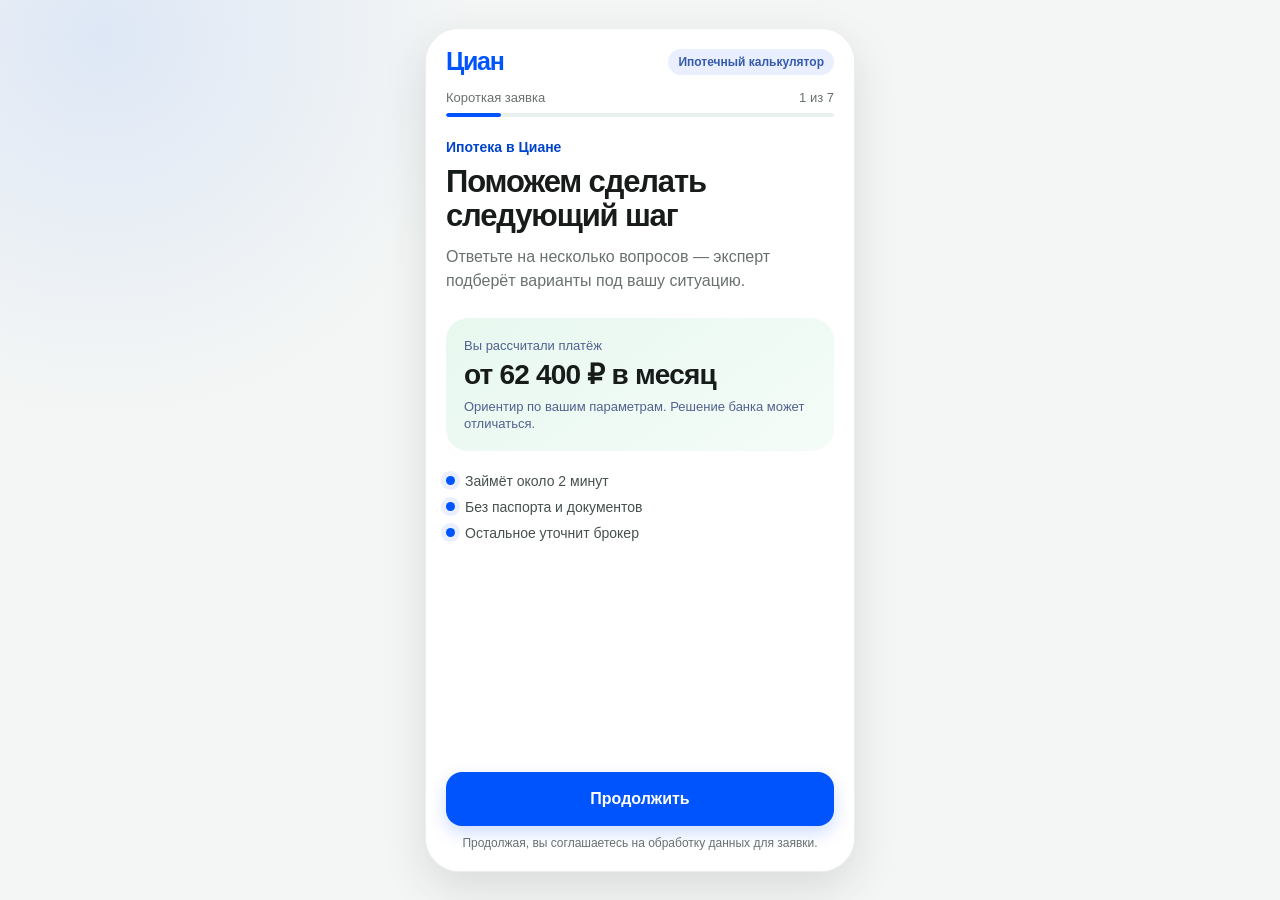
==== tasks/mortgage-application/index.html @ 76adc3e4 "feat: добавить интерактивный прототип ипотечной анкеты" ====
<!doctype html>
<html lang="ru">
  <head>
    <meta charset="utf-8" />
    <meta name="viewport" content="width=device-width, initial-scale=1, viewport-fit=cover" />
    <title>Циан · Короткая заявка на ипотеку</title>
    <style>
      :root {
        --cian: #0054fd;
        --cian-strong: #0043cd;
        --cian-soft: #e9efff;
        --ink: #171b1a;
        --muted: #69716e;
        --line: #e2e7e4;
        --surface: #ffffff;
        --canvas: #f4f6f5;
        --danger: #d64242;
        --shadow: 0 16px 44px rgba(31, 47, 40, 0.13);
      }

      * { box-sizing: border-box; }
      body {
        margin: 0;
        min-height: 100vh;
        color: var(--ink);
        background:
          radial-gradient(circle at 8% 4%, rgba(0, 84, 253, 0.09), transparent 24rem),
          var(--canvas);
        font-family: -apple-system, BlinkMacSystemFont, "SF Pro Display", "SF Pro Text", Inter, Arial, sans-serif;
      }
      button, input { font: inherit; }
      button { cursor: pointer; }
      .stage { min-height: 100vh; display: grid; place-items: center; padding: 28px 18px; }
      .device {
        width: min(100%, 430px);
        min-height: 844px;
        display: flex;
        flex-direction: column;
        overflow: hidden;
        border: 1px solid rgba(19, 31, 26, 0.08);
        border-radius: 34px;
        background: var(--surface);
        box-shadow: var(--shadow);
      }
      .topbar {
        padding: 18px 20px 10px;
        background: rgba(255,255,255,0.94);
      }
      .brand-row { display: flex; align-items: center; justify-content: space-between; min-height: 28px; }
      .wordmark { color: var(--cian); font-size: 25px; font-weight: 750; letter-spacing: -1.3px; }
      .source-pill { color: #365bab; background: var(--cian-soft); padding: 6px 10px; border-radius: 999px; font-size: 12px; font-weight: 650; }
      .progress-wrap { padding-top: 14px; }
      .progress-label { display: flex; justify-content: space-between; color: var(--muted); font-size: 13px; }
      .progress { height: 4px; margin-top: 8px; border-radius: 9px; background: #eaf0ed; overflow: hidden; }
      .progress > span { display: block; height: 100%; width: 0; background: var(--cian); border-radius: inherit; transition: width 360ms cubic-bezier(.2,.8,.2,1); }
      main { flex: 1; display: flex; flex-direction: column; padding: 12px 20px 0; }
      .content { flex: 1; display: flex; flex-direction: column; }
      .screen { animation: reveal 420ms cubic-bezier(.2,.8,.2,1) both; }
      .screen.enter-forward { animation-name: enterForward; }
      .screen.enter-back { animation-name: enterBack; }
      .screen > * { animation: childReveal 440ms cubic-bezier(.2,.8,.2,1) both; }
      .screen > *:nth-child(1) { animation-delay: 20ms; }
      .screen > *:nth-child(2) { animation-delay: 65ms; }
      .screen > *:nth-child(3) { animation-delay: 110ms; }
      .screen > *:nth-child(4) { animation-delay: 155ms; }
      .screen > *:nth-child(5) { animation-delay: 200ms; }
      @keyframes reveal { from { opacity: 0; transform: translateY(13px); } to { opacity: 1; transform: translateY(0); } }
      @keyframes enterForward { from { opacity: 0; transform: translate3d(22px, 0, 0); } to { opacity: 1; transform: translate3d(0, 0, 0); } }
      @keyframes enterBack { from { opacity: 0; transform: translate3d(-18px, 0, 0); } to { opacity: 1; transform: translate3d(0, 0, 0); } }
      @keyframes childReveal { from { opacity: 0; transform: translateY(10px); } to { opacity: 1; transform: translateY(0); } }
      .eyebrow { color: var(--cian-strong); font-size: 14px; font-weight: 680; margin: 0 0 10px; }
      h1 { font-size: 31px; line-height: 1.1; letter-spacing: -1.15px; margin: 0; font-weight: 740; }
      h2 { font-size: 24px; line-height: 1.17; letter-spacing: -0.6px; margin: 0; font-weight: 720; }
      .lead { margin: 12px 0 0; color: var(--muted); line-height: 1.48; font-size: 16px; }
      .estimate {
        margin-top: 25px;
        padding: 18px;
        background: linear-gradient(145deg, #e7f8ef, #f5fcf8);
        border-radius: 22px;
      }
      .estimate small { color: #50628e; font-size: 13px; }
      .estimate b { display: block; margin-top: 4px; font-size: 28px; letter-spacing: -0.8px; }
      .estimate p { margin: 7px 0 0; color: #50628e; font-size: 13px; line-height: 1.35; }
      .mini-benefits { display: grid; gap: 10px; margin-top: 22px; }
      .mini-benefit { display: flex; gap: 10px; align-items: center; color: #46514c; font-size: 14px; }
      .dot { width: 9px; height: 9px; flex: 0 0 9px; border-radius: 50%; background: var(--cian); box-shadow: 0 0 0 5px var(--cian-soft); }
      .form { margin-top: 25px; display: grid; gap: 16px; }
      .field { display: grid; gap: 7px; }
      .field label { font-size: 14px; font-weight: 650; }
      .field input { width: 100%; border: 1px solid var(--line); border-radius: 14px; padding: 14px 14px; background: #fff; color: var(--ink); outline: none; font-size: 16px; transition: border-color 150ms, box-shadow 150ms; }
      .field input:focus { border-color: var(--cian); box-shadow: 0 0 0 4px rgba(0,166,106,0.13); }
      .field input[readonly] { color: var(--muted); background: #f7f9f8; }
      .hint { color: var(--muted); font-size: 12px; line-height: 1.35; }
      .error { color: var(--danger); font-size: 13px; min-height: 18px; }
      .choices { display: grid; gap: 10px; margin-top: 23px; }
      .choice {
        min-height: 60px;
        display: flex; align-items: center; justify-content: space-between; gap: 12px;
        padding: 14px 15px;
        color: var(--ink); text-align: left;
        background: #fff; border: 1px solid var(--line); border-radius: 17px;
        transition: transform 150ms, border-color 150ms, background 150ms;
      }
      .choice:hover { transform: translateY(-1px); }
      .choice[aria-pressed="true"] { border-color: var(--cian); background: var(--cian-soft); animation: choiceSet 300ms cubic-bezier(.2,.9,.2,1); }
      .choice strong { font-size: 16px; font-weight: 650; }
      .choice span { color: var(--muted); font-size: 13px; }
      .choice[aria-pressed="true"] .check { background: var(--cian); color: #fff; animation: checkPop 320ms cubic-bezier(.2,1.35,.2,1); }
      @keyframes choiceSet { 0% { transform: scale(.985); } 70% { transform: scale(1.012); } 100% { transform: scale(1); } }
      @keyframes checkPop { from { transform: scale(.45); } to { transform: scale(1); } }
      .check { width: 22px; height: 22px; display: grid; place-items: center; flex: 0 0 22px; border: 1px solid #cbd5d0; border-radius: 50%; color: transparent; font-size: 13px; font-weight: 800; }
      .choice-grid { display: grid; grid-template-columns: 1fr 1fr; gap: 10px; margin-top: 23px; }
      .chip { min-height: 54px; border: 1px solid var(--line); border-radius: 15px; background: #fff; color: var(--ink); text-align: left; padding: 12px; font-size: 15px; font-weight: 620; }
      .chip[aria-pressed="true"] { border-color: var(--cian); background: var(--cian-soft); color: var(--cian-strong); animation: choiceSet 300ms cubic-bezier(.2,.9,.2,1); }
      .soft-note { margin-top: 18px; padding: 14px; border-radius: 15px; color: #4e5f8c; background: #f3f6ff; font-size: 14px; line-height: 1.4; }
      .result-card { margin-top: 22px; padding: 17px; border-radius: 20px; background: linear-gradient(145deg, #f2f5ff, #e6edff); color: #264c9d; animation: resultIn 520ms cubic-bezier(.2,1.05,.2,1); }
      .result-card b { display: block; color: #153b8e; font-size: 18px; margin-bottom: 5px; }
      .result-card p { margin: 0; line-height: 1.4; font-size: 14px; }
      @keyframes resultIn { from { opacity: 0; transform: translateY(16px) scale(.97); } to { opacity: 1; transform: translateY(0) scale(1); } }
      .schedule-days { display: grid; grid-template-columns: repeat(3, 1fr); gap: 8px; margin-top: 22px; }
      .day { min-height: 72px; border: 1px solid var(--line); border-radius: 15px; background: #fff; color: var(--ink); padding: 9px 5px; }
      .day small, .day b { display: block; }
      .day small { color: var(--muted); font-size: 12px; }
      .day b { font-size: 16px; margin-top: 3px; }
      .day[aria-pressed="true"] { background: var(--cian-soft); border-color: var(--cian); color: var(--cian-strong); }
      .slots { display: grid; gap: 9px; margin-top: 13px; }
      .slot { min-height: 49px; padding: 0 14px; border: 1px solid var(--line); border-radius: 14px; background: #fff; color: var(--ink); text-align: left; font-size: 15px; font-weight: 620; }
      .slot[aria-pressed="true"] { color: var(--cian-strong); border-color: var(--cian); background: var(--cian-soft); }
      .consent { display: flex; align-items: flex-start; gap: 11px; margin-top: 21px; padding: 14px 0; border-top: 1px solid var(--line); color: #4f5a55; font-size: 13px; line-height: 1.42; }
      .consent input { width: 21px; height: 21px; flex: 0 0 21px; margin: 0; accent-color: var(--cian); }
      .consent a { color: var(--cian-strong); text-decoration: none; }
      .footer { padding: 14px 20px max(20px, env(safe-area-inset-bottom)); background: linear-gradient(180deg, rgba(255,255,255,0), #fff 22%); }
      .actions { display: grid; gap: 9px; }
      .primary { min-height: 54px; width: 100%; border: 0; border-radius: 16px; background: var(--cian); color: #fff; font-size: 16px; font-weight: 700; box-shadow: 0 7px 17px rgba(0,84,253,.2); }
      .primary:hover { background: var(--cian-strong); }
      .primary:active { transform: scale(.985); }
      .primary:disabled { opacity: .78; cursor: wait; }
      .secondary { min-height: 34px; border: 0; background: transparent; color: #59635f; font-size: 14px; }
      .back { min-height: 42px; border: 0; background: transparent; color: #59635f; font-size: 14px; text-align: left; padding: 0; }
      .legal { color: var(--muted); font-size: 12px; text-align: center; line-height: 1.35; margin: 0; }
      .success { display: grid; place-content: center; flex: 1; text-align: center; padding: 12px 8px 44px; }
      .success-mark { width: 84px; height: 84px; margin: 0 auto 20px; display: grid; place-items: center; border-radius: 30px; background: var(--cian-soft); color: var(--cian-strong); font-size: 38px; font-weight: 800; transform: rotate(-8deg); animation: successStamp 700ms cubic-bezier(.2,1.3,.2,1) both; }
      @keyframes successStamp { 0% { opacity: 0; transform: rotate(-18deg) scale(.45); box-shadow: 0 0 0 0 rgba(0,84,253,.26); } 58% { opacity: 1; transform: rotate(-5deg) scale(1.08); box-shadow: 0 0 0 16px rgba(0,84,253,0); } 100% { transform: rotate(-8deg) scale(1); box-shadow: 0 0 0 22px rgba(0,84,253,0); } }
      .success p { margin: 13px auto 0; max-width: 330px; color: var(--muted); line-height: 1.48; }
      .call-summary { margin-top: 24px; padding: 16px; border-radius: 18px; background: #f3f6ff; color: #34528f; text-align: left; }
      .call-summary small { color: var(--muted); }
      .call-summary b { display: block; margin-top: 5px; color: var(--ink); }
      @media (max-width: 480px) {
        .stage { padding: 0; }
        .device { width: 100%; min-height: 100vh; border: 0; border-radius: 0; box-shadow: none; }
      }
      @media (prefers-reduced-motion: reduce) {
        *, *::before, *::after { animation-duration: 1ms !important; transition-duration: 1ms !important; scroll-behavior: auto !important; }
      }
    </style>
  </head>
  <body>
    <div class="stage">
      <section class="device" aria-label="Короткая ипотечная анкета Циан">
        <header class="topbar">
          <div class="brand-row"><div class="wordmark">Циан</div><div class="source-pill">Ипотечный калькулятор</div></div>
          <div class="progress-wrap" id="progressWrap">
            <div class="progress-label"><span id="stepLabel">Короткая заявка</span><span id="stepCount">1 из 7</span></div>
            <div class="progress" role="progressbar" aria-label="Прогресс анкеты" aria-valuemin="1" aria-valuemax="7" aria-valuenow="1"><span id="progressBar"></span></div>
          </div>
        </header>
        <main>
          <div class="content" id="content" aria-live="polite"></div>
        </main>
        <footer class="footer" id="footer"></footer>
      </section>
    </div>
    <script>
      const state = {
        step: 0,
        name: '', email: 'ilya@example.com', phone: '+7 900 555-21-20',
        timing: '', object: '', consultant: '', income: '', hasDebts: '', debtPayment: '',
        day: '', slot: '', marketing: false, showErrors: false, transition: 'forward', submitting: false
      };
      const totalSteps = 7;
      const content = document.getElementById('content');
      const footer = document.getElementById('footer');
      const progressBar = document.getElementById('progressBar');
      const stepCount = document.getElementById('stepCount');
      const stepLabel = document.getElementById('stepLabel');
      const progressWrap = document.getElementById('progressWrap');
      const days = [
        { label: 'Сегодня', date: '23 ноября' },
        { label: 'Завтра', date: '24 ноября' },
        { label: 'Вт', date: '25 ноября' }
      ];
      const slots = ['10:00–12:00', '12:00–15:00', '18:00–21:00'];

      function escapeHtml(value) {
        return String(value).replace(/[&<>'"]/g, char => ({ '&': '&amp;', '<': '&lt;', '>': '&gt;', "'": '&#39;', '"': '&quot;' }[char]));
      }
      function choice(label, value, selected, note = '') {
        return `<button class="choice" type="button" data-choice="${value}" aria-pressed="${selected}"><span><strong>${label}</strong>${note ? `<span>${note}</span>` : ''}</span><i class="check" aria-hidden="true">✓</i></button>`;
      }
      function chip(label, value, selected) {
        return `<button class="chip" type="button" data-chip="${value}" aria-pressed="${selected}">${label}</button>`;
      }
      function validate() {
        if (state.step === 1) {
          const nameOk = state.name.trim().split(/\s+/).filter(Boolean).length >= 2;
          const emailOk = /^[^\s@]+@[^\s@]+\.[^\s@]+$/.test(state.email);
          return nameOk && emailOk;
        }
        if (state.step === 2) return Boolean(state.timing);
        if (state.step === 3) return Boolean(state.object);
        if (state.step === 4) return Boolean(state.consultant);
        if (state.step === 5) return Boolean(state.income) && Boolean(state.hasDebts) && (state.hasDebts === 'no' || Number(state.debtPayment.replace(/\s/g,'')) > 0);
        if (state.step === 6) return Boolean(state.day && state.slot);
        return true;
      }
      function updateProgress() {
        if (state.step === 7) { progressWrap.style.visibility = 'hidden'; return; }
        progressWrap.style.visibility = 'visible';
        const shown = Math.max(1, state.step);
        progressBar.style.width = `${(shown / totalSteps) * 100}%`;
        progressBar.parentElement.setAttribute('aria-valuenow', String(shown));
        stepCount.textContent = `${shown} из ${totalSteps}`;
        stepLabel.textContent = state.step === 0 ? 'Короткая заявка' : 'Анкета для эксперта';
      }
      function render() {
        updateProgress();
        let html = '';
        let actions = '';
        if (state.step === 0) {
          html = `<section class="screen"><p class="eyebrow">Ипотека в Циане</p><h1>Поможем сделать следующий шаг</h1><p class="lead">Ответьте на несколько вопросов — эксперт подберёт варианты под вашу ситуацию.</p><div class="estimate"><small>Вы рассчитали платёж</small><b>от 62 400 ₽ в месяц</b><p>Ориентир по вашим параметрам. Решение банка может отличаться.</p></div><div class="mini-benefits"><div class="mini-benefit"><i class="dot"></i>Займёт около 2 минут</div><div class="mini-benefit"><i class="dot"></i>Без паспорта и документов</div><div class="mini-benefit"><i class="dot"></i>Остальное уточнит брокер</div></div></section>`;
          actions = `<button class="primary" id="next">Продолжить</button><p class="legal">Продолжая, вы соглашаетесь на обработку данных для заявки.</p>`;
        }
        if (state.step === 1) {
          const nameErr = state.showErrors && state.name.trim().split(/\s+/).filter(Boolean).length < 2;
          const emailErr = state.showErrors && !/^[^\s@]+@[^\s@]+\.[^\s@]+$/.test(state.email);
          html = `<section class="screen"><p class="eyebrow">Контакты</p><h2>Как к вам обращаться?</h2><p class="lead">Возьмём данные из профиля — вы сможете исправить почту.</p><div class="form"><div class="field"><label for="name">ФИО</label><input id="name" autocomplete="name" placeholder="Например, Илья Петров" value="${escapeHtml(state.name)}" /><div class="error">${nameErr ? 'Укажите хотя бы имя и фамилию' : ''}</div></div><div class="field"><label for="email">Почта</label><input id="email" type="email" autocomplete="email" value="${escapeHtml(state.email)}" /><div class="error">${emailErr ? 'Проверьте адрес почты' : ''}</div></div><div class="field"><label for="phone">Телефон</label><input id="phone" readonly value="${state.phone}" /><span class="hint">На него позвонит эксперт. Изменить номер можно в профиле.</span></div></div></section>`;
          actions = navActions('Продолжить');
        }
        if (state.step === 2) {
          html = `<section class="screen"><p class="eyebrow">Планы</p><h2>Когда планируете покупку?</h2><p class="lead">Так эксперт поймёт, с чего начать разговор.</p><div class="choices">${choice('В течение месяца','month',state.timing==='month')}${choice('Через 1–3 месяца','quarter',state.timing==='quarter')}${choice('Через 3–6 месяцев','half',state.timing==='half')}${choice('Просто изучаю','explore',state.timing==='explore')}</div>${state.showErrors ? '<div class="error" role="alert">Выберите подходящий вариант</div>' : ''}</section>`;
          actions = navActions('Продолжить');
        }
        if (state.step === 3) {
          html = `<section class="screen"><p class="eyebrow">Объект</p><h2>Уже выбрали квартиру?</h2><p class="lead">Можно ответить сейчас — это ни к чему не обязывает.</p><div class="choices">${choice('Да, объект уже есть','yes',state.object==='yes','Учтём параметры квартиры')}${choice('Пока выбираю','choosing',state.object==='choosing','Подскажем, на что смотреть')}${choice('Хочу понять бюджет','budget',state.object==='budget','Оценим реалистичные варианты')}</div>${state.showErrors ? '<div class="error" role="alert">Выберите подходящий вариант</div>' : ''}</section>`;
          actions = navActions('Продолжить');
        }
        if (state.step === 4) {
          html = `<section class="screen"><p class="eyebrow">Подбор квартиры</p><h2>Нужна помощь с поиском?</h2><p class="lead">Для семейной ипотеки и новостроек можем подключить консультанта.</p><div class="choices">${choice('Да, помогите подобрать','yes',state.consultant==='yes','Консультант учтёт условия семейной ипотеки')}${choice('Нет, объект найду сам','no',state.consultant==='no')}</div>${state.showErrors ? '<div class="error" role="alert">Выберите подходящий вариант</div>' : ''}</section>`;
          actions = navActions('Продолжить');
        }
        if (state.step === 5) {
          html = `<section class="screen"><p class="eyebrow">Финансы</p><h2>Какой у вас доход в месяц?</h2><p class="lead">Достаточно примерной суммы — без справок и документов.</p><div class="choice-grid">${chip('До 100 000 ₽','100',state.income==='100')}${chip('100–200 тыс. ₽','200',state.income==='200')}${chip('200–350 тыс. ₽','350',state.income==='350')}${chip('Больше 350 тыс. ₽','350plus',state.income==='350plus')}</div><div class="soft-note">Доход не влияет на решение автоматически — он нужен, чтобы разговор с экспертом был предметнее.</div><div class="choices" style="margin-top:16px">${choice('Есть кредиты','yes',state.hasDebts==='yes')}${choice('Кредитов нет','no',state.hasDebts==='no')}</div>${state.hasDebts==='yes' ? `<div class="field" style="margin-top:14px"><label for="debt">Ежемесячный платёж по кредитам</label><input id="debt" inputmode="numeric" placeholder="Например, 18 000" value="${escapeHtml(state.debtPayment)}" /><div class="error">${state.showErrors && Number(state.debtPayment.replace(/\s/g,'')) <= 0 ? 'Укажите ежемесячный платёж' : ''}</div></div>` : ''}${state.showErrors && (!state.income || !state.hasDebts) ? '<div class="error" role="alert">Выберите доход и укажите, есть ли кредиты</div>' : ''}${state.income && state.hasDebts ? `<div class="result-card"><b>Предварительный ориентир готов</b><p>Эксперт уже сможет обсудить подходящие программы и уточнить детали, влияющие на ставку.</p></div>` : ''}</section>`;
          actions = navActions('Посмотреть ориентир');
        }
        if (state.step === 6) {
          html = `<section class="screen"><p class="eyebrow">Звонок эксперта</p><h2>Когда вам удобно поговорить?</h2><p class="lead">Выберите время в ближайшие три дня. Эксперт позвонит на номер из профиля.</p><div class="schedule-days">${days.map((day,i)=>`<button class="day" type="button" data-day="${i}" aria-pressed="${state.day===String(i)}"><small>${day.label}</small><b>${day.date}</b></button>`).join('')}</div>${state.day !== '' ? `<div class="slots">${slots.map(slot=>`<button class="slot" type="button" data-slot="${slot}" aria-pressed="${state.slot===slot}">${slot}</button>`).join('')}</div>` : ''}${state.showErrors ? '<div class="error" role="alert">Выберите дату и время звонка</div>' : ''}<label class="consent"><input id="marketing" type="checkbox" ${state.marketing ? 'checked' : ''} /><span>Хочу получать полезные материалы об ипотеке и подборе жилья. Это необязательно.</span></label></section>`;
          actions = navActions('Отправить заявку', true);
        }
        if (state.step === 7) {
          const day = days[Number(state.day)];
          html = `<section class="success screen"><div class="success-mark" aria-hidden="true">✓</div><p class="eyebrow">Заявка у эксперта</p><h1>Всё получилось</h1><p>Мы передали ответы ипотечному брокеру-партнёру. Он уточнит детали и поможет с дальнейшими шагами.</p><div class="call-summary"><small>Эксперт позвонит</small><b>${day.label}, ${day.date} · ${state.slot}</b></div></section>`;
          actions = `<button class="primary" id="restart">Вернуться к расчёту</button><p class="legal">Вы всегда можете изменить данные в профиле Циана.</p>`;
        }
        content.innerHTML = html;
        const screen = content.querySelector('.screen');
        if (screen) screen.classList.add(`enter-${state.transition}`);
        footer.innerHTML = `<div class="actions">${actions}</div>`;
        bind();
      }
      function navActions(label, final = false) {
        const actionLabel = final && state.submitting ? 'Передаём заявку…' : label;
        return `${state.step > 0 ? '<button class="back" id="back">← Назад</button>' : ''}<button class="primary" id="next" ${state.submitting ? 'disabled aria-busy="true"' : ''}>${actionLabel}</button>${final ? '<p class="legal">Нажимая «Отправить заявку», вы принимаете <a href="#" onclick="return false">условия сервиса</a> и <a href="#" onclick="return false">политику обработки данных</a>.</p>' : ''}`;
      }
      function showFieldErrors() {
        if (state.step === 1) { state.name = state.name.trim(); state.email = state.email.trim(); }
        state.showErrors = true;
        render();
      }
      function bind() {
        const name = document.getElementById('name');
        const email = document.getElementById('email');
        const debt = document.getElementById('debt');
        if (name) name.addEventListener('input', e => state.name = e.target.value);
        if (email) email.addEventListener('input', e => state.email = e.target.value);
        if (debt) debt.addEventListener('input', e => state.debtPayment = e.target.value.replace(/[^0-9 ]/g, ''));
        document.querySelectorAll('[data-choice]').forEach(button => button.addEventListener('click', () => {
          const value = button.dataset.choice;
          if (state.step === 2) state.timing = value;
          if (state.step === 3) state.object = value;
          if (state.step === 4) state.consultant = value;
          if (state.step === 5) { state.hasDebts = value; if (value === 'no') state.debtPayment = ''; }
          render();
        }));
        document.querySelectorAll('[data-chip]').forEach(button => button.addEventListener('click', () => { state.income = button.dataset.chip; render(); }));
        document.querySelectorAll('[data-day]').forEach(button => button.addEventListener('click', () => { state.day = button.dataset.day; state.slot = ''; render(); }));
        document.querySelectorAll('[data-slot]').forEach(button => button.addEventListener('click', () => { state.slot = button.dataset.slot; render(); }));
        const marketing = document.getElementById('marketing');
        if (marketing) marketing.addEventListener('change', e => state.marketing = e.target.checked);
        const back = document.getElementById('back');
        if (back) back.addEventListener('click', () => { state.showErrors = false; state.transition = 'back'; state.step--; render(); });
        const next = document.getElementById('next');
        if (next) next.addEventListener('click', () => {
          if (!validate()) { showFieldErrors(); return; }
          state.showErrors = false;
          state.transition = 'forward';
          if (state.step === 6) {
            state.submitting = true;
            render();
            window.setTimeout(() => { state.submitting = false; state.step++; render(); }, 650);
            return;
          }
          state.step++;
          render();
        });
        const restart = document.getElementById('restart');
        if (restart) restart.addEventListener('click', () => { Object.assign(state, { step: 0, name: '', email: 'ilya@example.com', timing: '', object: '', consultant: '', income: '', hasDebts: '', debtPayment: '', day: '', slot: '', marketing: false, showErrors: false, transition: 'back', submitting: false }); render(); });
      }
      render();
    </script>
  </body>
</html>
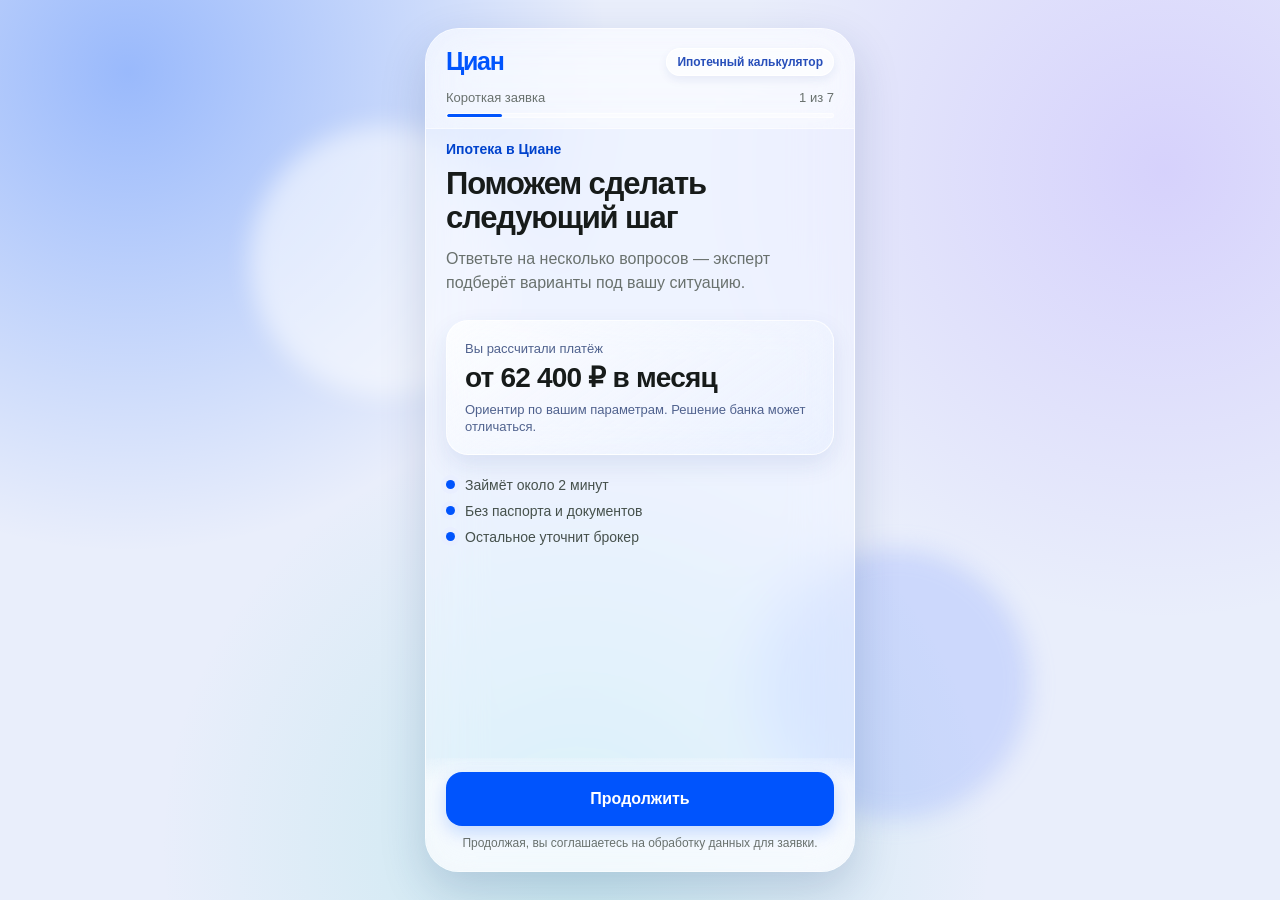
==== commit ee3eb1cb: "feat: добавить стеклянные островки в ипотечный прототип" ====
--- a/tasks/mortgage-application/index.html
+++ b/tasks/mortgage-application/index.html
@@ -15,7 +15,10 @@
         --surface: #ffffff;
         --canvas: #f4f6f5;
         --danger: #d64242;
-        --shadow: 0 16px 44px rgba(31, 47, 40, 0.13);
+        --glass: rgba(255, 255, 255, 0.52);
+        --glass-strong: rgba(255, 255, 255, 0.72);
+        --glass-border: rgba(255, 255, 255, 0.78);
+        --shadow: 0 18px 46px rgba(21, 52, 112, 0.18);
       }
 
       * { box-sizing: border-box; }
@@ -24,34 +27,46 @@
         min-height: 100vh;
         color: var(--ink);
         background:
-          radial-gradient(circle at 8% 4%, rgba(0, 84, 253, 0.09), transparent 24rem),
-          var(--canvas);
+          radial-gradient(circle at 10% 8%, rgba(0, 84, 253, 0.34), transparent 30rem),
+          radial-gradient(circle at 91% 19%, rgba(154, 119, 255, 0.24), transparent 28rem),
+          radial-gradient(circle at 45% 94%, rgba(72, 210, 194, 0.20), transparent 26rem),
+          #e9eefb;
         font-family: -apple-system, BlinkMacSystemFont, "SF Pro Display", "SF Pro Text", Inter, Arial, sans-serif;
       }
       button, input { font: inherit; }
       button { cursor: pointer; }
-      .stage { min-height: 100vh; display: grid; place-items: center; padding: 28px 18px; }
+      .stage { position: relative; min-height: 100vh; display: grid; place-items: center; padding: 28px 18px; overflow: hidden; }
+      .stage::before, .stage::after { content: ""; position: absolute; width: 270px; height: 270px; border-radius: 50%; filter: blur(12px); pointer-events: none; }
+      .stage::before { top: 14%; left: calc(50% - 390px); background: rgba(255,255,255,.55); }
+      .stage::after { right: calc(50% - 390px); bottom: 9%; background: rgba(113, 145, 255, .24); }
       .device {
+        position: relative;
+        z-index: 1;
         width: min(100%, 430px);
         min-height: 844px;
         display: flex;
         flex-direction: column;
         overflow: hidden;
-        border: 1px solid rgba(19, 31, 26, 0.08);
+        border: 1px solid var(--glass-border);
         border-radius: 34px;
-        background: var(--surface);
+        background: rgba(246, 249, 255, 0.46);
+        backdrop-filter: blur(28px) saturate(132%);
+        -webkit-backdrop-filter: blur(28px) saturate(132%);
         box-shadow: var(--shadow);
       }
       .topbar {
         padding: 18px 20px 10px;
-        background: rgba(255,255,255,0.94);
+        background: rgba(255,255,255,0.36);
+        border-bottom: 1px solid rgba(255,255,255,.5);
+        backdrop-filter: blur(20px);
+        -webkit-backdrop-filter: blur(20px);
       }
       .brand-row { display: flex; align-items: center; justify-content: space-between; min-height: 28px; }
       .wordmark { color: var(--cian); font-size: 25px; font-weight: 750; letter-spacing: -1.3px; }
-      .source-pill { color: #365bab; background: var(--cian-soft); padding: 6px 10px; border-radius: 999px; font-size: 12px; font-weight: 650; }
+      .source-pill { color: #284fba; background: rgba(255,255,255,.58); border: 1px solid rgba(255,255,255,.9); box-shadow: 0 4px 10px rgba(24,64,150,.08); padding: 6px 10px; border-radius: 999px; font-size: 12px; font-weight: 650; }
       .progress-wrap { padding-top: 14px; }
       .progress-label { display: flex; justify-content: space-between; color: var(--muted); font-size: 13px; }
-      .progress { height: 4px; margin-top: 8px; border-radius: 9px; background: #eaf0ed; overflow: hidden; }
+      .progress { height: 5px; margin-top: 8px; border: 1px solid rgba(255,255,255,.64); border-radius: 9px; background: rgba(255,255,255,.45); overflow: hidden; }
       .progress > span { display: block; height: 100%; width: 0; background: var(--cian); border-radius: inherit; transition: width 360ms cubic-bezier(.2,.8,.2,1); }
       main { flex: 1; display: flex; flex-direction: column; padding: 12px 20px 0; }
       .content { flex: 1; display: flex; flex-direction: column; }
@@ -75,8 +90,12 @@
       .estimate {
         margin-top: 25px;
         padding: 18px;
-        background: linear-gradient(145deg, #e7f8ef, #f5fcf8);
+        background: linear-gradient(145deg, rgba(255,255,255,.72), rgba(225,235,255,.42));
+        border: 1px solid rgba(255,255,255,.8);
         border-radius: 22px;
+        box-shadow: 0 10px 24px rgba(26,68,150,.10);
+        backdrop-filter: blur(17px) saturate(130%);
+        -webkit-backdrop-filter: blur(17px) saturate(130%);
       }
       .estimate small { color: #50628e; font-size: 13px; }
       .estimate b { display: block; margin-top: 4px; font-size: 28px; letter-spacing: -0.8px; }
@@ -87,9 +106,9 @@
       .form { margin-top: 25px; display: grid; gap: 16px; }
       .field { display: grid; gap: 7px; }
       .field label { font-size: 14px; font-weight: 650; }
-      .field input { width: 100%; border: 1px solid var(--line); border-radius: 14px; padding: 14px 14px; background: #fff; color: var(--ink); outline: none; font-size: 16px; transition: border-color 150ms, box-shadow 150ms; }
-      .field input:focus { border-color: var(--cian); box-shadow: 0 0 0 4px rgba(0,166,106,0.13); }
-      .field input[readonly] { color: var(--muted); background: #f7f9f8; }
+      .field input { width: 100%; border: 1px solid rgba(255,255,255,.86); border-radius: 14px; padding: 14px 14px; background: rgba(255,255,255,.54); color: var(--ink); outline: none; font-size: 16px; box-shadow: inset 0 1px 0 rgba(255,255,255,.62); backdrop-filter: blur(13px); -webkit-backdrop-filter: blur(13px); transition: border-color 150ms, box-shadow 150ms, background 150ms; }
+      .field input:focus { border-color: rgba(0,84,253,.72); background: rgba(255,255,255,.76); box-shadow: 0 0 0 4px rgba(0,84,253,0.13), inset 0 1px 0 rgba(255,255,255,.72); }
+      .field input[readonly] { color: var(--muted); background: rgba(238,242,250,.64); }
       .hint { color: var(--muted); font-size: 12px; line-height: 1.35; }
       .error { color: var(--danger); font-size: 13px; min-height: 18px; }
       .choices { display: grid; gap: 10px; margin-top: 23px; }
@@ -98,11 +117,13 @@
         display: flex; align-items: center; justify-content: space-between; gap: 12px;
         padding: 14px 15px;
         color: var(--ink); text-align: left;
-        background: #fff; border: 1px solid var(--line); border-radius: 17px;
-        transition: transform 150ms, border-color 150ms, background 150ms;
-      }
-      .choice:hover { transform: translateY(-1px); }
-      .choice[aria-pressed="true"] { border-color: var(--cian); background: var(--cian-soft); animation: choiceSet 300ms cubic-bezier(.2,.9,.2,1); }
+        background: rgba(255,255,255,.52); border: 1px solid rgba(255,255,255,.82); border-radius: 17px;
+        box-shadow: 0 7px 16px rgba(40,66,119,.06), inset 0 1px 0 rgba(255,255,255,.7);
+        backdrop-filter: blur(15px) saturate(125%); -webkit-backdrop-filter: blur(15px) saturate(125%);
+        transition: transform 150ms, border-color 150ms, background 150ms, box-shadow 150ms;
+      }
+      .choice:hover { transform: translateY(-2px); box-shadow: 0 11px 22px rgba(40,66,119,.11), inset 0 1px 0 rgba(255,255,255,.8); }
+      .choice[aria-pressed="true"] { border-color: rgba(0,84,253,.42); background: rgba(234,240,255,.64); box-shadow: 0 10px 23px rgba(0,84,253,.14), inset 0 1px 0 rgba(255,255,255,.85); animation: choiceSet 300ms cubic-bezier(.2,.9,.2,1); }
       .choice strong { font-size: 16px; font-weight: 650; }
       .choice span { color: var(--muted); font-size: 13px; }
       .choice[aria-pressed="true"] .check { background: var(--cian); color: #fff; animation: checkPop 320ms cubic-bezier(.2,1.35,.2,1); }
@@ -110,26 +131,26 @@
       @keyframes checkPop { from { transform: scale(.45); } to { transform: scale(1); } }
       .check { width: 22px; height: 22px; display: grid; place-items: center; flex: 0 0 22px; border: 1px solid #cbd5d0; border-radius: 50%; color: transparent; font-size: 13px; font-weight: 800; }
       .choice-grid { display: grid; grid-template-columns: 1fr 1fr; gap: 10px; margin-top: 23px; }
-      .chip { min-height: 54px; border: 1px solid var(--line); border-radius: 15px; background: #fff; color: var(--ink); text-align: left; padding: 12px; font-size: 15px; font-weight: 620; }
-      .chip[aria-pressed="true"] { border-color: var(--cian); background: var(--cian-soft); color: var(--cian-strong); animation: choiceSet 300ms cubic-bezier(.2,.9,.2,1); }
-      .soft-note { margin-top: 18px; padding: 14px; border-radius: 15px; color: #4e5f8c; background: #f3f6ff; font-size: 14px; line-height: 1.4; }
-      .result-card { margin-top: 22px; padding: 17px; border-radius: 20px; background: linear-gradient(145deg, #f2f5ff, #e6edff); color: #264c9d; animation: resultIn 520ms cubic-bezier(.2,1.05,.2,1); }
+      .chip { min-height: 54px; border: 1px solid rgba(255,255,255,.82); border-radius: 15px; background: rgba(255,255,255,.52); color: var(--ink); box-shadow: 0 7px 16px rgba(40,66,119,.06), inset 0 1px 0 rgba(255,255,255,.7); backdrop-filter: blur(14px); -webkit-backdrop-filter: blur(14px); text-align: left; padding: 12px; font-size: 15px; font-weight: 620; }
+      .chip[aria-pressed="true"] { border-color: rgba(0,84,253,.42); background: rgba(234,240,255,.68); color: var(--cian-strong); animation: choiceSet 300ms cubic-bezier(.2,.9,.2,1); }
+      .soft-note { margin-top: 18px; padding: 14px; border: 1px solid rgba(255,255,255,.78); border-radius: 15px; color: #4e5f8c; background: rgba(243,246,255,.54); box-shadow: inset 0 1px 0 rgba(255,255,255,.7); backdrop-filter: blur(14px); -webkit-backdrop-filter: blur(14px); font-size: 14px; line-height: 1.4; }
+      .result-card { margin-top: 22px; padding: 17px; border: 1px solid rgba(255,255,255,.88); border-radius: 20px; background: linear-gradient(145deg, rgba(255,255,255,.70), rgba(223,233,255,.55)); box-shadow: 0 12px 26px rgba(0,84,253,.12), inset 0 1px 0 rgba(255,255,255,.8); backdrop-filter: blur(18px) saturate(130%); -webkit-backdrop-filter: blur(18px) saturate(130%); color: #264c9d; animation: resultIn 520ms cubic-bezier(.2,1.05,.2,1); }
       .result-card b { display: block; color: #153b8e; font-size: 18px; margin-bottom: 5px; }
       .result-card p { margin: 0; line-height: 1.4; font-size: 14px; }
       @keyframes resultIn { from { opacity: 0; transform: translateY(16px) scale(.97); } to { opacity: 1; transform: translateY(0) scale(1); } }
       .schedule-days { display: grid; grid-template-columns: repeat(3, 1fr); gap: 8px; margin-top: 22px; }
-      .day { min-height: 72px; border: 1px solid var(--line); border-radius: 15px; background: #fff; color: var(--ink); padding: 9px 5px; }
+      .day { min-height: 72px; border: 1px solid rgba(255,255,255,.82); border-radius: 15px; background: rgba(255,255,255,.52); box-shadow: 0 7px 15px rgba(40,66,119,.06), inset 0 1px 0 rgba(255,255,255,.7); backdrop-filter: blur(14px); -webkit-backdrop-filter: blur(14px); color: var(--ink); padding: 9px 5px; }
       .day small, .day b { display: block; }
       .day small { color: var(--muted); font-size: 12px; }
       .day b { font-size: 16px; margin-top: 3px; }
-      .day[aria-pressed="true"] { background: var(--cian-soft); border-color: var(--cian); color: var(--cian-strong); }
+      .day[aria-pressed="true"] { background: rgba(234,240,255,.68); border-color: rgba(0,84,253,.42); color: var(--cian-strong); }
       .slots { display: grid; gap: 9px; margin-top: 13px; }
-      .slot { min-height: 49px; padding: 0 14px; border: 1px solid var(--line); border-radius: 14px; background: #fff; color: var(--ink); text-align: left; font-size: 15px; font-weight: 620; }
-      .slot[aria-pressed="true"] { color: var(--cian-strong); border-color: var(--cian); background: var(--cian-soft); }
-      .consent { display: flex; align-items: flex-start; gap: 11px; margin-top: 21px; padding: 14px 0; border-top: 1px solid var(--line); color: #4f5a55; font-size: 13px; line-height: 1.42; }
+      .slot { min-height: 49px; padding: 0 14px; border: 1px solid rgba(255,255,255,.82); border-radius: 14px; background: rgba(255,255,255,.52); box-shadow: 0 7px 15px rgba(40,66,119,.06), inset 0 1px 0 rgba(255,255,255,.7); backdrop-filter: blur(14px); -webkit-backdrop-filter: blur(14px); color: var(--ink); text-align: left; font-size: 15px; font-weight: 620; }
+      .slot[aria-pressed="true"] { color: var(--cian-strong); border-color: rgba(0,84,253,.42); background: rgba(234,240,255,.68); }
+      .consent { display: flex; align-items: flex-start; gap: 11px; margin-top: 21px; padding: 14px; border: 1px solid rgba(255,255,255,.68); border-radius: 16px; color: #4f5a55; background: rgba(255,255,255,.38); box-shadow: inset 0 1px 0 rgba(255,255,255,.7); backdrop-filter: blur(14px); -webkit-backdrop-filter: blur(14px); font-size: 13px; line-height: 1.42; }
       .consent input { width: 21px; height: 21px; flex: 0 0 21px; margin: 0; accent-color: var(--cian); }
       .consent a { color: var(--cian-strong); text-decoration: none; }
-      .footer { padding: 14px 20px max(20px, env(safe-area-inset-bottom)); background: linear-gradient(180deg, rgba(255,255,255,0), #fff 22%); }
+      .footer { padding: 14px 20px max(20px, env(safe-area-inset-bottom)); background: linear-gradient(180deg, rgba(246,249,255,0), rgba(255,255,255,.52) 22%); backdrop-filter: blur(18px); -webkit-backdrop-filter: blur(18px); }
       .actions { display: grid; gap: 9px; }
       .primary { min-height: 54px; width: 100%; border: 0; border-radius: 16px; background: var(--cian); color: #fff; font-size: 16px; font-weight: 700; box-shadow: 0 7px 17px rgba(0,84,253,.2); }
       .primary:hover { background: var(--cian-strong); }
@@ -142,7 +163,7 @@
       .success-mark { width: 84px; height: 84px; margin: 0 auto 20px; display: grid; place-items: center; border-radius: 30px; background: var(--cian-soft); color: var(--cian-strong); font-size: 38px; font-weight: 800; transform: rotate(-8deg); animation: successStamp 700ms cubic-bezier(.2,1.3,.2,1) both; }
       @keyframes successStamp { 0% { opacity: 0; transform: rotate(-18deg) scale(.45); box-shadow: 0 0 0 0 rgba(0,84,253,.26); } 58% { opacity: 1; transform: rotate(-5deg) scale(1.08); box-shadow: 0 0 0 16px rgba(0,84,253,0); } 100% { transform: rotate(-8deg) scale(1); box-shadow: 0 0 0 22px rgba(0,84,253,0); } }
       .success p { margin: 13px auto 0; max-width: 330px; color: var(--muted); line-height: 1.48; }
-      .call-summary { margin-top: 24px; padding: 16px; border-radius: 18px; background: #f3f6ff; color: #34528f; text-align: left; }
+      .call-summary { margin-top: 24px; padding: 16px; border: 1px solid rgba(255,255,255,.82); border-radius: 18px; background: rgba(243,246,255,.58); box-shadow: 0 8px 20px rgba(40,66,119,.08), inset 0 1px 0 rgba(255,255,255,.78); backdrop-filter: blur(17px); -webkit-backdrop-filter: blur(17px); color: #34528f; text-align: left; }
       .call-summary small { color: var(--muted); }
       .call-summary b { display: block; margin-top: 5px; color: var(--ink); }
       @media (max-width: 480px) {
@@ -175,9 +196,13 @@
         step: 0,
         name: '', email: 'ilya@example.com', phone: '+7 900 555-21-20',
         timing: '', object: '', consultant: '', income: '', hasDebts: '', debtPayment: '',
-        day: '', slot: '', marketing: false, showErrors: false, transition: 'forward', submitting: false
+        day: '', slot: '', marketing: false, showErrors: false, transition: 'forward', submitting: false,
+        viewedSteps: new Set(), resultTracked: false
       };
       const totalSteps = 7;
+      // TODO: заменить на реальный номер счётчика перед подключением Яндекс Метрики.
+      const METRIKA_COUNTER_ID = 00000000;
+      const stepNames = ['entry', 'contacts', 'timing', 'object', 'consultant', 'finance', 'call_time', 'success'];
       const content = document.getElementById('content');
       const footer = document.getElementById('footer');
       const progressBar = document.getElementById('progressBar');
@@ -191,6 +216,19 @@
       ];
       const slots = ['10:00–12:00', '12:00–15:00', '18:00–21:00'];
 
+      function reachGoal(name, params = {}) {
+        const payload = { step: stepNames[state.step], step_number: state.step, ...params };
+        if (typeof window.ym === 'function') window.ym(METRIKA_COUNTER_ID, 'reachGoal', name, payload);
+        // Заглушка для локальной разработки: событие видно в DevTools без подключения счётчика.
+        console.info('[metrika goal]', name, payload);
+      }
+
+      function trackStepView() {
+        if (state.viewedSteps.has(state.step)) return;
+        state.viewedSteps.add(state.step);
+        reachGoal('mortgage_short_form_step_view');
+      }
+
       function escapeHtml(value) {
         return String(value).replace(/[&<>'"]/g, char => ({ '&': '&amp;', '<': '&lt;', '>': '&gt;', "'": '&#39;', '"': '&quot;' }[char]));
       }
@@ -224,6 +262,7 @@
       }
       function render() {
         updateProgress();
+        trackStepView();
         let html = '';
         let actions = '';
         if (state.step === 0) {
@@ -249,6 +288,7 @@
           actions = navActions('Продолжить');
         }
         if (state.step === 5) {
+          if (state.income && state.hasDebts && !state.resultTracked) { state.resultTracked = true; reachGoal('mortgage_short_form_pre_result_shown'); }
           html = `<section class="screen"><p class="eyebrow">Финансы</p><h2>Какой у вас доход в месяц?</h2><p class="lead">Достаточно примерной суммы — без справок и документов.</p><div class="choice-grid">${chip('До 100 000 ₽','100',state.income==='100')}${chip('100–200 тыс. ₽','200',state.income==='200')}${chip('200–350 тыс. ₽','350',state.income==='350')}${chip('Больше 350 тыс. ₽','350plus',state.income==='350plus')}</div><div class="soft-note">Доход не влияет на решение автоматически — он нужен, чтобы разговор с экспертом был предметнее.</div><div class="choices" style="margin-top:16px">${choice('Есть кредиты','yes',state.hasDebts==='yes')}${choice('Кредитов нет','no',state.hasDebts==='no')}</div>${state.hasDebts==='yes' ? `<div class="field" style="margin-top:14px"><label for="debt">Ежемесячный платёж по кредитам</label><input id="debt" inputmode="numeric" placeholder="Например, 18 000" value="${escapeHtml(state.debtPayment)}" /><div class="error">${state.showErrors && Number(state.debtPayment.replace(/\s/g,'')) <= 0 ? 'Укажите ежемесячный платёж' : ''}</div></div>` : ''}${state.showErrors && (!state.income || !state.hasDebts) ? '<div class="error" role="alert">Выберите доход и укажите, есть ли кредиты</div>' : ''}${state.income && state.hasDebts ? `<div class="result-card"><b>Предварительный ориентир готов</b><p>Эксперт уже сможет обсудить подходящие программы и уточнить детали, влияющие на ставку.</p></div>` : ''}</section>`;
           actions = navActions('Посмотреть ориентир');
         }
@@ -289,31 +329,35 @@
           if (state.step === 3) state.object = value;
           if (state.step === 4) state.consultant = value;
           if (state.step === 5) { state.hasDebts = value; if (value === 'no') state.debtPayment = ''; }
+          reachGoal('mortgage_short_form_option_selected', { field: stepNames[state.step], value });
           render();
         }));
-        document.querySelectorAll('[data-chip]').forEach(button => button.addEventListener('click', () => { state.income = button.dataset.chip; render(); }));
-        document.querySelectorAll('[data-day]').forEach(button => button.addEventListener('click', () => { state.day = button.dataset.day; state.slot = ''; render(); }));
-        document.querySelectorAll('[data-slot]').forEach(button => button.addEventListener('click', () => { state.slot = button.dataset.slot; render(); }));
+        document.querySelectorAll('[data-chip]').forEach(button => button.addEventListener('click', () => { state.income = button.dataset.chip; reachGoal('mortgage_short_form_option_selected', { field: 'income', value: state.income }); render(); }));
+        document.querySelectorAll('[data-day]').forEach(button => button.addEventListener('click', () => { state.day = button.dataset.day; state.slot = ''; reachGoal('mortgage_short_form_option_selected', { field: 'call_day', value: state.day }); render(); }));
+        document.querySelectorAll('[data-slot]').forEach(button => button.addEventListener('click', () => { state.slot = button.dataset.slot; reachGoal('mortgage_short_form_call_slot_selected', { slot: state.slot }); render(); }));
         const marketing = document.getElementById('marketing');
-        if (marketing) marketing.addEventListener('change', e => state.marketing = e.target.checked);
+        if (marketing) marketing.addEventListener('change', e => { state.marketing = e.target.checked; reachGoal('mortgage_short_form_optional_consent', { enabled: state.marketing }); });
         const back = document.getElementById('back');
-        if (back) back.addEventListener('click', () => { state.showErrors = false; state.transition = 'back'; state.step--; render(); });
+        if (back) back.addEventListener('click', () => { reachGoal('mortgage_short_form_back'); state.showErrors = false; state.transition = 'back'; state.step--; render(); });
         const next = document.getElementById('next');
         if (next) next.addEventListener('click', () => {
-          if (!validate()) { showFieldErrors(); return; }
+          if (!validate()) { reachGoal('mortgage_short_form_validation_error'); showFieldErrors(); return; }
           state.showErrors = false;
           state.transition = 'forward';
+          if (state.step === 0) reachGoal('mortgage_short_form_start');
+          else reachGoal('mortgage_short_form_step_complete');
           if (state.step === 6) {
+            reachGoal('mortgage_short_form_submit');
             state.submitting = true;
             render();
-            window.setTimeout(() => { state.submitting = false; state.step++; render(); }, 650);
+            window.setTimeout(() => { state.submitting = false; state.step++; reachGoal('mortgage_short_form_success'); render(); }, 650);
             return;
           }
           state.step++;
           render();
         });
         const restart = document.getElementById('restart');
-        if (restart) restart.addEventListener('click', () => { Object.assign(state, { step: 0, name: '', email: 'ilya@example.com', timing: '', object: '', consultant: '', income: '', hasDebts: '', debtPayment: '', day: '', slot: '', marketing: false, showErrors: false, transition: 'back', submitting: false }); render(); });
+        if (restart) restart.addEventListener('click', () => { Object.assign(state, { step: 0, name: '', email: 'ilya@example.com', timing: '', object: '', consultant: '', income: '', hasDebts: '', debtPayment: '', day: '', slot: '', marketing: false, showErrors: false, transition: 'back', submitting: false, viewedSteps: new Set(), resultTracked: false }); render(); });
       }
       render();
     </script>
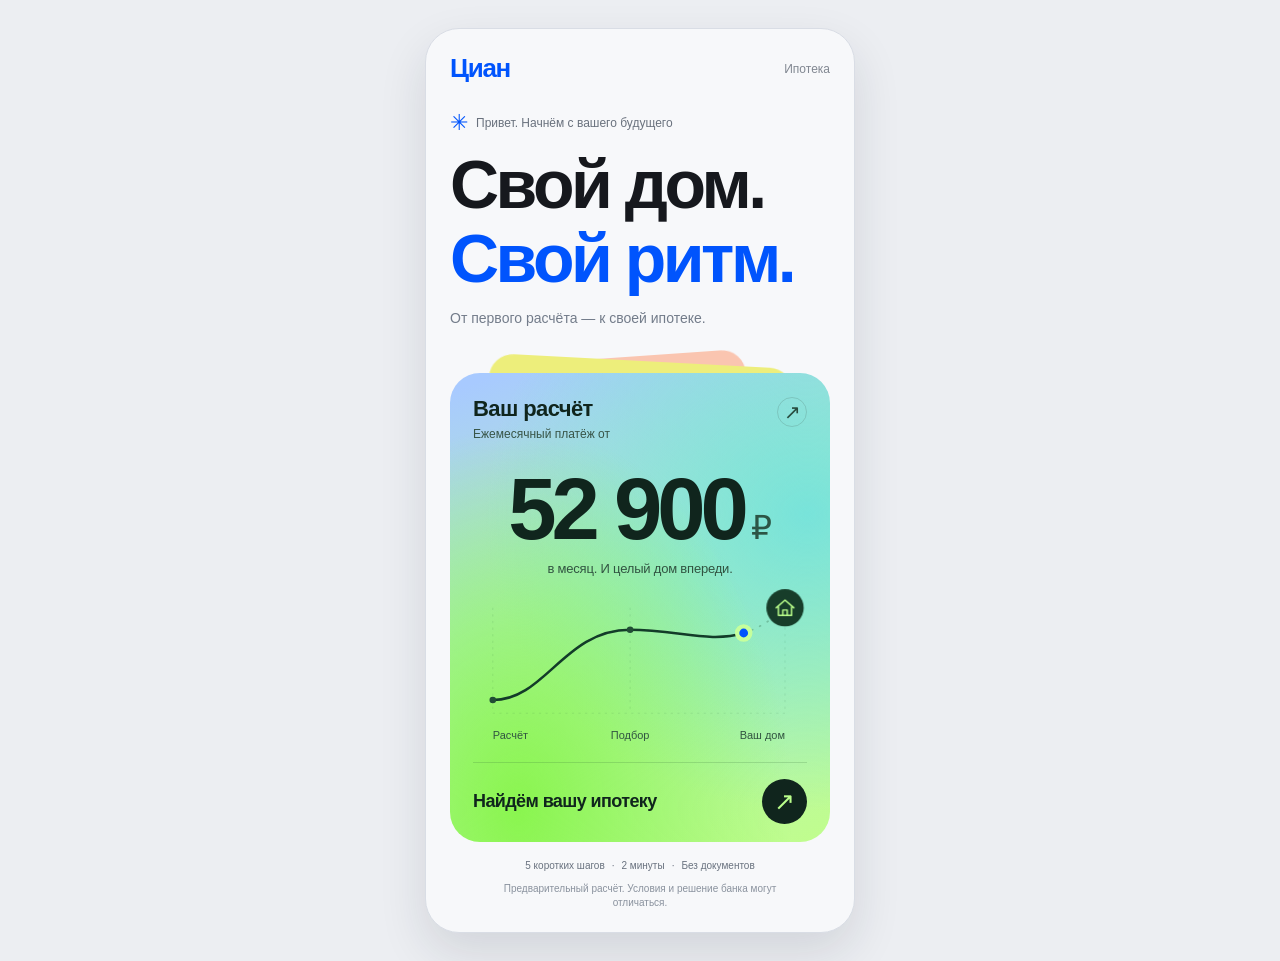
==== commit fe089e97: "feat: обновить дизайн и взаимодействия ипотечной анкеты" ====
--- a/tasks/mortgage-application/index.html
+++ b/tasks/mortgage-application/index.html
@@ -73,12 +73,12 @@
       .screen { animation: reveal 420ms cubic-bezier(.2,.8,.2,1) both; }
       .screen.enter-forward { animation-name: enterForward; }
       .screen.enter-back { animation-name: enterBack; }
-      .screen > * { animation: childReveal 440ms cubic-bezier(.2,.8,.2,1) both; }
-      .screen > *:nth-child(1) { animation-delay: 20ms; }
-      .screen > *:nth-child(2) { animation-delay: 65ms; }
-      .screen > *:nth-child(3) { animation-delay: 110ms; }
-      .screen > *:nth-child(4) { animation-delay: 155ms; }
-      .screen > *:nth-child(5) { animation-delay: 200ms; }
+      .screen:not(.welcome-screen) > * { animation: childReveal 440ms cubic-bezier(.2,.8,.2,1) both; }
+      .screen:not(.welcome-screen) > *:nth-child(1) { animation-delay: 20ms; }
+      .screen:not(.welcome-screen) > *:nth-child(2) { animation-delay: 65ms; }
+      .screen:not(.welcome-screen) > *:nth-child(3) { animation-delay: 110ms; }
+      .screen:not(.welcome-screen) > *:nth-child(4) { animation-delay: 155ms; }
+      .screen:not(.welcome-screen) > *:nth-child(5) { animation-delay: 200ms; }
       @keyframes reveal { from { opacity: 0; transform: translateY(13px); } to { opacity: 1; transform: translateY(0); } }
       @keyframes enterForward { from { opacity: 0; transform: translate3d(22px, 0, 0); } to { opacity: 1; transform: translate3d(0, 0, 0); } }
       @keyframes enterBack { from { opacity: 0; transform: translate3d(-18px, 0, 0); } to { opacity: 1; transform: translate3d(0, 0, 0); } }
@@ -87,6 +87,12 @@
       h1 { font-size: 31px; line-height: 1.1; letter-spacing: -1.15px; margin: 0; font-weight: 740; }
       h2 { font-size: 24px; line-height: 1.17; letter-spacing: -0.6px; margin: 0; font-weight: 720; }
       .lead { margin: 12px 0 0; color: var(--muted); line-height: 1.48; font-size: 16px; }
+      .quest-panel { display:flex; align-items:center; justify-content:space-between; gap:12px; margin:0 0 18px; padding:11px 13px; border:1px solid rgba(255,255,255,.8); border-radius:18px; background:linear-gradient(120deg,rgba(255,255,255,.66),rgba(231,238,255,.5)); box-shadow:0 8px 18px rgba(36,69,139,.08),inset 0 1px 0 rgba(255,255,255,.8); backdrop-filter:blur(15px); -webkit-backdrop-filter:blur(15px); }
+      .quest-panel span { display:block; color:#5b6c98; font-size:11px; font-weight:680; }
+      .quest-panel b { display:block; margin-top:2px; color:#1d3673; font-size:14px; letter-spacing:-.2px; }
+      .quest-track { display:flex; gap:4px; }
+      .quest-track i { width:8px; height:8px; border-radius:50%; background:rgba(87,111,171,.2); transition:background 180ms, transform 180ms; }
+      .quest-track i.is-done { background:var(--cian); transform:scale(1.2); box-shadow:0 0 0 3px rgba(0,84,253,.1); }
       .estimate {
         margin-top: 25px;
         padding: 18px;
@@ -103,8 +109,9 @@
       .mini-benefits { display: grid; gap: 10px; margin-top: 22px; }
       .mini-benefit { display: flex; gap: 10px; align-items: center; color: #46514c; font-size: 14px; }
       .dot { width: 9px; height: 9px; flex: 0 0 9px; border-radius: 50%; background: var(--cian); box-shadow: 0 0 0 5px var(--cian-soft); }
-      .form { margin-top: 25px; display: grid; gap: 16px; }
-      .field { display: grid; gap: 7px; }
+      .form { margin-top: 25px; display: grid; grid-template-columns:1fr 1fr; gap: 11px; }
+      .field { display: grid; gap: 7px; padding:13px; border:1px solid rgba(255,255,255,.78); border-radius:18px; background:rgba(255,255,255,.38); box-shadow:0 8px 17px rgba(39,68,128,.06),inset 0 1px 0 rgba(255,255,255,.7); backdrop-filter:blur(15px); -webkit-backdrop-filter:blur(15px); }
+      .form .field:first-child { grid-column:1 / -1; }
       .field label { font-size: 14px; font-weight: 650; }
       .field input { width: 100%; border: 1px solid rgba(255,255,255,.86); border-radius: 14px; padding: 14px 14px; background: rgba(255,255,255,.54); color: var(--ink); outline: none; font-size: 16px; box-shadow: inset 0 1px 0 rgba(255,255,255,.62); backdrop-filter: blur(13px); -webkit-backdrop-filter: blur(13px); transition: border-color 150ms, box-shadow 150ms, background 150ms; }
       .field input:focus { border-color: rgba(0,84,253,.72); background: rgba(255,255,255,.76); box-shadow: 0 0 0 4px rgba(0,84,253,0.13), inset 0 1px 0 rgba(255,255,255,.72); }
@@ -124,14 +131,24 @@
       }
       .choice:hover { transform: translateY(-2px); box-shadow: 0 11px 22px rgba(40,66,119,.11), inset 0 1px 0 rgba(255,255,255,.8); }
       .choice[aria-pressed="true"] { border-color: rgba(0,84,253,.42); background: rgba(234,240,255,.64); box-shadow: 0 10px 23px rgba(0,84,253,.14), inset 0 1px 0 rgba(255,255,255,.85); animation: choiceSet 300ms cubic-bezier(.2,.9,.2,1); }
-      .choice strong { font-size: 16px; font-weight: 650; }
-      .choice span { color: var(--muted); font-size: 13px; }
+      .choices .choice:nth-child(4n + 1) { background:linear-gradient(135deg,rgba(255,226,203,.72),rgba(255,246,235,.46)); }
+      .choices .choice:nth-child(4n + 2) { background:linear-gradient(135deg,rgba(207,235,255,.74),rgba(240,248,255,.44)); }
+      .choices .choice:nth-child(4n + 3) { background:linear-gradient(135deg,rgba(225,216,255,.7),rgba(248,245,255,.46)); }
+      .choices .choice:nth-child(4n + 4) { background:linear-gradient(135deg,rgba(210,244,230,.72),rgba(241,252,246,.46)); }
+      .choices .choice[aria-pressed="true"], .choice-grid .chip[aria-pressed="true"] { background:linear-gradient(135deg,rgba(222,233,255,.88),rgba(245,248,255,.72)); }
+      .choice > span { display: grid; min-width: 0; gap: 4px; }
+      .choice > span > strong { display: block; color: var(--ink); font-size: 16px; font-weight: 650; line-height: 1.15; }
+      .choice > span > span { display: block; color: var(--muted); font-size: 13px; line-height: 1.28; }
       .choice[aria-pressed="true"] .check { background: var(--cian); color: #fff; animation: checkPop 320ms cubic-bezier(.2,1.35,.2,1); }
       @keyframes choiceSet { 0% { transform: scale(.985); } 70% { transform: scale(1.012); } 100% { transform: scale(1); } }
       @keyframes checkPop { from { transform: scale(.45); } to { transform: scale(1); } }
       .check { width: 22px; height: 22px; display: grid; place-items: center; flex: 0 0 22px; border: 1px solid #cbd5d0; border-radius: 50%; color: transparent; font-size: 13px; font-weight: 800; }
       .choice-grid { display: grid; grid-template-columns: 1fr 1fr; gap: 10px; margin-top: 23px; }
-      .chip { min-height: 54px; border: 1px solid rgba(255,255,255,.82); border-radius: 15px; background: rgba(255,255,255,.52); color: var(--ink); box-shadow: 0 7px 16px rgba(40,66,119,.06), inset 0 1px 0 rgba(255,255,255,.7); backdrop-filter: blur(14px); -webkit-backdrop-filter: blur(14px); text-align: left; padding: 12px; font-size: 15px; font-weight: 620; }
+      .chip { min-height: 74px; border: 1px solid rgba(255,255,255,.82); border-radius: 18px; background: rgba(255,255,255,.52); color: var(--ink); box-shadow: 0 7px 16px rgba(40,66,119,.06), inset 0 1px 0 rgba(255,255,255,.7); backdrop-filter: blur(14px); -webkit-backdrop-filter: blur(14px); text-align: left; padding: 12px; font-size: 15px; font-weight: 620; }
+      .choice-grid .chip:nth-child(4n + 1) { background:linear-gradient(135deg,rgba(255,222,184,.74),rgba(255,247,232,.48)); }
+      .choice-grid .chip:nth-child(4n + 2) { background:linear-gradient(135deg,rgba(202,231,255,.76),rgba(241,249,255,.48)); }
+      .choice-grid .chip:nth-child(4n + 3) { background:linear-gradient(135deg,rgba(221,215,255,.74),rgba(248,246,255,.48)); }
+      .choice-grid .chip:nth-child(4n + 4) { background:linear-gradient(135deg,rgba(202,244,224,.75),rgba(243,253,247,.48)); }
       .chip[aria-pressed="true"] { border-color: rgba(0,84,253,.42); background: rgba(234,240,255,.68); color: var(--cian-strong); animation: choiceSet 300ms cubic-bezier(.2,.9,.2,1); }
       .soft-note { margin-top: 18px; padding: 14px; border: 1px solid rgba(255,255,255,.78); border-radius: 15px; color: #4e5f8c; background: rgba(243,246,255,.54); box-shadow: inset 0 1px 0 rgba(255,255,255,.7); backdrop-filter: blur(14px); -webkit-backdrop-filter: blur(14px); font-size: 14px; line-height: 1.4; }
       .result-card { margin-top: 22px; padding: 17px; border: 1px solid rgba(255,255,255,.88); border-radius: 20px; background: linear-gradient(145deg, rgba(255,255,255,.70), rgba(223,233,255,.55)); box-shadow: 0 12px 26px rgba(0,84,253,.12), inset 0 1px 0 rgba(255,255,255,.8); backdrop-filter: blur(18px) saturate(130%); -webkit-backdrop-filter: blur(18px) saturate(130%); color: #264c9d; animation: resultIn 520ms cubic-bezier(.2,1.05,.2,1); }
@@ -166,14 +183,179 @@
       .call-summary { margin-top: 24px; padding: 16px; border: 1px solid rgba(255,255,255,.82); border-radius: 18px; background: rgba(243,246,255,.58); box-shadow: 0 8px 20px rgba(40,66,119,.08), inset 0 1px 0 rgba(255,255,255,.78); backdrop-filter: blur(17px); -webkit-backdrop-filter: blur(17px); color: #34528f; text-align: left; }
       .call-summary small { color: var(--muted); }
       .call-summary b { display: block; margin-top: 5px; color: var(--ink); }
+      .finance-island { margin-top:14px; animation:resultIn 260ms cubic-bezier(.2,.9,.2,1); }
+      /* Solid bento mode: intentional blocks, no frosted or transparent surfaces. */
+      body { color:#f8f8f6; background:#f17c56; }
+      .stage { background:radial-gradient(circle at 88% 11%,#ffd24f 0 6rem,transparent 6.2rem),radial-gradient(circle at 8% 86%,#0054fd 0 9rem,transparent 9.2rem),#f17c56; }
+      .stage::before, .stage::after { display:none; }
+      .device { border:8px solid #151617; border-radius:38px; background:#151617; box-shadow:0 26px 56px rgba(46,25,20,.36); backdrop-filter:none; -webkit-backdrop-filter:none; }
+      .topbar { background:#151617; border:0; backdrop-filter:none; -webkit-backdrop-filter:none; }
+      .wordmark { color:#fff; }
+      .source-pill { color:#151617; background:#f8f8f6; border:0; box-shadow:none; }
+      .progress-label { color:#b7b8bd; }
+      .progress { border:0; background:#303238; }
+      .progress > span { background:#0054fd; }
+      .footer { background:#151617; backdrop-filter:none; -webkit-backdrop-filter:none; }
+      main { padding-top:20px; }
+      .screen { color:#fff; }
+      .eyebrow { color:#76a2ff; }
+      h1, h2 { color:#fff; }
+      .lead, .mini-benefit { color:#b9bbc1; }
+      .quest-panel { border:0; border-radius:19px; background:#0054fd; box-shadow:none; backdrop-filter:none; -webkit-backdrop-filter:none; }
+      .quest-panel span, .quest-panel b { color:#fff; }
+      .quest-track i { background:rgba(255,255,255,.34); }
+      .quest-track i.is-done { background:#ffd54a; box-shadow:none; }
+      .estimate { border:0; background:#ff835d; box-shadow:none; backdrop-filter:none; -webkit-backdrop-filter:none; }
+      .estimate small, .estimate p { color:#522115; }
+      .estimate b { color:#151617; }
+      .dot { background:#ffd54a; box-shadow:none; }
+      .form { gap:10px; }
+      .field { border:0; border-radius:20px; background:#f7f7f3; box-shadow:none; backdrop-filter:none; -webkit-backdrop-filter:none; }
+      .field label { color:#151617; }
+      .field input { border:0; border-radius:12px; background:#e9e9e4; box-shadow:none; backdrop-filter:none; -webkit-backdrop-filter:none; color:#151617; }
+      .field input:focus { border:0; background:#fff; box-shadow:0 0 0 3px #0054fd; }
+      .field input[readonly] { background:#dbdcd8; color:#5b5d60; }
+      .hint { color:#606166; }
+      .choices { gap:10px; }
+      .choice { min-height:72px; border:0; border-radius:21px; box-shadow:none; backdrop-filter:none; -webkit-backdrop-filter:none; }
+      .choice:hover { transform:translateY(-2px) rotate(-.25deg); box-shadow:none; }
+      .choices .choice:nth-child(4n + 1) { background:#ffd75a; }
+      .choices .choice:nth-child(4n + 2) { background:#b7e7e6; }
+      .choices .choice:nth-child(4n + 3) { background:#ffb2a0; }
+      .choices .choice:nth-child(4n + 4) { background:#c9b9ff; }
+      .choices .choice[aria-pressed="true"] { border:3px solid #0054fd; background:#f8f8f6; box-shadow:none; }
+      .choice > span > strong, .choice > span > span { color:#151617; }
+      .check { border-color:rgba(21,22,23,.24); background:rgba(255,255,255,.3); }
+      .choice[aria-pressed="true"] .check { background:#0054fd; }
+      .soft-note { border:0; border-radius:20px; color:#f6f6f2; background:#24262a; box-shadow:none; backdrop-filter:none; -webkit-backdrop-filter:none; }
+      /* The income picker behaves like a four-key amount pad, rather than a set of form controls. */
+      .salary-selector { display:grid; grid-template-columns:repeat(3,1fr); grid-template-rows:124px 124px; gap:10px; margin-top:22px; }
+      .salary-card { min-width:0; display:grid; grid-template-columns:auto 1fr; grid-template-rows:auto 1fr auto; column-gap:8px; text-align:left; padding:14px; border:0; border-radius:25px; color:#151617; background:#f7f7f3; overflow:hidden; position:relative; transition:transform 220ms cubic-bezier(.2,.9,.2,1), outline-color 180ms, filter 180ms; }
+      .salary-card:nth-child(1) { grid-column:span 2; background:#ffd75a; }
+      .salary-card:nth-child(2) { background:#b7e7e6; }
+      .salary-card:nth-child(3) { background:#c9b9ff; }
+      .salary-card:nth-child(4) { grid-column:span 2; background:#ffb2a0; }
+      .salary-card::after { content:""; position:absolute; right:-20px; bottom:-24px; width:88px; height:88px; border:13px solid rgba(21,22,23,.12); border-radius:50%; }
+      .salary-card small { grid-column:1/-1; color:#4a4b4c; font-size:12px; font-weight:750; z-index:1; }
+      .salary-card b { grid-column:1/-1; align-self:end; font-size:clamp(19px,5.6vw,28px); line-height:.9; letter-spacing:-1.5px; z-index:1; }
+      .salary-card span { grid-column:1/-1; align-self:end; color:#4b4b4d; font-size:13px; font-weight:650; z-index:1; }
+      .salary-card:nth-child(1) b { font-size:54px; }
+      .salary-card:nth-child(1)::before { content:"₽"; position:absolute; right:17px; top:44%; font-size:26px; font-weight:800; opacity:.42; }
+      .salary-card[aria-pressed="true"] { outline:4px solid #0054fd; outline-offset:-4px; transform:translateY(-4px) scale(1.01); filter:saturate(1.15); }
+      .salary-card[aria-pressed="true"]::after { border-color:#0054fd; }
+      .finance-island { border:0; background:#f7f7f3; }
+      .result-card { border:0; border-radius:22px; color:#151617; background:#b7e7e6; box-shadow:none; backdrop-filter:none; -webkit-backdrop-filter:none; }
+      .result-card b { color:#151617; }
+      /* Three calendar tickets make the call date feel like choosing a route, not filling a field. */
+      .date-deck { display:grid; grid-template-columns:repeat(3,1fr); gap:9px; margin-top:22px; }
+      .date-card { min-height:136px; display:grid; grid-template-rows:auto 1fr auto; align-items:start; position:relative; padding:13px 10px; border:0; border-radius:23px; color:#151617; background:#f7f7f3; text-align:left; overflow:hidden; transition:transform 220ms cubic-bezier(.2,.9,.2,1),outline-color 180ms; }
+      .date-card:nth-child(1) { background:#ffd75a; transform:rotate(-1.5deg); }
+      .date-card:nth-child(2) { background:#b7e7e6; transform:translateY(7px); }
+      .date-card:nth-child(3) { background:#c9b9ff; transform:rotate(1.5deg); }
+      .date-card::before { content:""; position:absolute; left:10px; right:10px; top:42px; border-top:2px dashed rgba(21,22,23,.18); }
+      .date-card::after { content:""; position:absolute; left:-5px; right:-5px; bottom:31px; border-top:2px dashed rgba(21,22,23,.17); }
+      .date-card small { font-size:11px; font-weight:800; text-transform:uppercase; letter-spacing:.3px; }
+      .date-card b { align-self:center; padding-top:7px; font-size:43px; line-height:1; letter-spacing:-2.5px; }
+      .date-card span { padding-bottom:2px; font-size:12px; font-weight:750; text-transform:capitalize; }
+      .date-card i { position:absolute; right:10px; top:11px; width:21px; height:21px; display:grid; place-items:center; border-radius:50%; font-style:normal; font-size:10px; background:rgba(255,255,255,.55); }
+      .date-card[aria-pressed="true"] { outline:4px solid #0054fd; outline-offset:-4px; transform:translateY(-5px) rotate(0); }
+      .time-console { margin-top:18px; padding:16px; border-radius:25px; background:#f7f7f3; color:#151617; }
+      .time-console-title { display:flex; flex-direction:column; gap:2px; }
+      .time-console-title span { color:#6c6e71; font-size:12px; font-weight:650; }
+      .time-console-title b { font-size:17px; letter-spacing:-.3px; }
+      .time-orbit { display:grid; grid-template-columns:repeat(3,1fr); gap:8px; margin-top:13px; }
+      .time-slot { min-height:72px; display:grid; gap:6px; place-items:center; border:0; border-radius:18px; color:#151617; background:#e5e5e0; transition:transform 180ms cubic-bezier(.2,.9,.2,1),outline-color 180ms; }
+      .time-slot:nth-child(1) { background:#ffb2a0; }
+      .time-slot:nth-child(2) { background:#ffd75a; }
+      .time-slot:nth-child(3) { background:#b7e7e6; }
+      .time-slot i { font-size:19px; font-style:normal; }
+      .time-slot span { font-size:12px; font-weight:750; }
+      .time-slot[aria-pressed="true"] { outline:4px solid #0054fd; outline-offset:-4px; transform:translateY(-3px); }
+      .consent { border:0; border-radius:20px; color:#c5c6ca; background:#24262a; box-shadow:none; backdrop-filter:none; -webkit-backdrop-filter:none; }
+      .consent a { color:#86aaff; }
+      .primary { background:#0054fd; box-shadow:none; }
+      .primary:hover { background:#2e71ff; }
+      .back, .legal { color:#b9bbc1; }
+      .success-mark { background:#ffd75a; color:#151617; box-shadow:none; }
+      .success p { color:#c5c6ca; }
+      .call-summary { border:0; background:#b7e7e6; color:#151617; box-shadow:none; backdrop-filter:none; -webkit-backdrop-filter:none; }
+      .call-summary b, .call-summary small { color:#151617; }
+      /* Quiet mode: a restrained, editorial base with Cian blue reserved for actions and selection. */
+      body { color:#16181d; background:#eceef2; }
+      .stage { background:#eceef2; }
+      .device { border:1px solid #d9dde5; border-radius:34px; background:#f5f6f8; box-shadow:0 20px 48px rgba(26,34,49,.12); }
+      .topbar, .footer { background:#f5f6f8; }
+      .wordmark { color:#0054fd; }
+      .source-pill { color:#535963; background:#fff; border:1px solid #e4e7ed; }
+      .progress-label, .back, .legal { color:#6e7480; }
+      .progress { background:#e1e5ec; }
+      .screen, h1, h2 { color:#16181d; }
+      .eyebrow { color:#0054fd; }
+      .lead, .mini-benefit { color:#69707c; }
+      .quest-panel { color:#16181d; background:#fff; border:1px solid #e4e7ed; }
+      .quest-panel span { color:#717784; }
+      .quest-panel b { color:#20242c; }
+      .quest-track i { background:#dde1e8; }
+      .quest-track i.is-done { background:#0054fd; }
+      .estimate { background:#fff; border:1px solid #e4e7ed; }
+      .estimate small, .estimate p, .estimate b { color:#1f252e; }
+      .estimate b { font-size:30px; }
+      .start-caption { margin:18px 2px 0; color:#7a818c; font-size:14px; line-height:1.45; }
+      .dot { background:#0054fd; }
+      .field { background:#fff; border:1px solid #e4e7ed; }
+      .field label { color:#20242c; }
+      .field input, .field input[readonly] { background:#f0f2f5; color:#20242c; }
+      .soft-note, .consent { color:#5d6470; background:#fff; border:1px solid #e4e7ed; }
+      .result-card, .call-summary { background:#eef3ff; border:1px solid #dbe5ff; }
+      .result-card b, .call-summary b, .call-summary small { color:#20242c; }
+      .primary { background:#0054fd; }
+      .primary:hover { background:#0047d7; }
+      .success-mark { background:#e8efff; color:#0054fd; }
+      .success p { color:#69707c; }
+      .calm-options { display:grid; gap:9px; margin-top:24px; }
+      .calm-options button { min-height:64px; display:grid; gap:3px; padding:13px 15px; border:1px solid #e1e5ec; border-radius:17px; text-align:left; color:#1d232c; background:#fff; transition:border-color 160ms, transform 160ms, background 160ms; }
+      .calm-options button b { font-size:15px; }
+      .calm-options button span { color:#7a818c; font-size:13px; }
+      .calm-options button[aria-pressed="true"] { border:2px solid #0054fd; background:#f7f9ff; transform:translateY(-1px); }
+      .object-swipe { margin-top:25px; padding:18px 14px 15px; border:1px solid #e1e5ec; border-radius:23px; background:#fff; }
+      .swipe-labels { display:grid; grid-template-columns:repeat(3,1fr); margin-bottom:18px; color:#8b919a; font-size:11px; line-height:1.15; }
+      .swipe-labels span:nth-child(2) { text-align:center; }
+      .swipe-labels span:last-child { text-align:right; }
+      .swipe-track { height:48px; position:relative; touch-action:none; cursor:grab; outline:none; }
+      .swipe-track:active { cursor:grabbing; }
+      .swipe-track:focus-visible { border-radius:99px; box-shadow:0 0 0 3px rgba(0,84,253,.22); }
+      .swipe-line { position:absolute; top:21px; left:0; right:0; height:7px; border-radius:99px; background:linear-gradient(90deg,#dfe4ed 0 33.3%,#e9edf3 33.3% 66.6%,#dfe4ed 66.6%); }
+      .swipe-thumb { position:absolute; top:0; left:var(--swipe-position); width:48px; height:48px; display:grid; place-items:center; border:5px solid #fff; border-radius:50%; color:#fff; background:#0054fd; box-shadow:0 5px 13px rgba(0,84,253,.28); transform:translateX(-50%); transition:left 220ms cubic-bezier(.2,.85,.2,1); }
+      .swipe-track:active .swipe-thumb { transition:none; transform:translateX(-50%) scale(1.06); }
+      .swipe-result { margin-top:12px; color:#20242c; font-size:17px; font-weight:700; letter-spacing:-.25px; text-align:center; }
+      .consultant-choice { margin-top:12px; padding:15px; border-radius:18px; color:#20242c; background:#f0f4fc; }
+      .consultant-choice p { margin:0 0 5px; color:#737a86; font-size:12px; line-height:1.3; }
+      .consultant-choice b { font-size:15px; }
+      .consultant-choice > div { display:grid; grid-template-columns:1fr 1fr; gap:8px; margin-top:12px; }
+      .consultant-choice button { min-height:47px; padding:8px; border:1px solid #d8dee9; border-radius:13px; color:#303640; background:#fff; font-size:12px; font-weight:650; }
+      .consultant-choice button[aria-pressed="true"] { border:2px solid #0054fd; color:#0054fd; }
+      .salary-card:nth-child(n), .date-card:nth-child(n), .time-slot:nth-child(n) { background:#fff; color:#20242c; }
+      .salary-card, .date-card, .time-console { border:1px solid #e1e5ec; }
+      .salary-card::after { border-color:rgba(0,84,253,.10); }
+      .salary-card small, .salary-card span { color:#6f7681; }
+      .salary-card[aria-pressed="true"], .date-card[aria-pressed="true"], .time-slot[aria-pressed="true"] { background:#f7f9ff; outline-color:#0054fd; }
+      .date-card:nth-child(1), .date-card:nth-child(2), .date-card:nth-child(3) { transform:none; }
+      .date-card::before, .date-card::after { border-color:#e0e4eb; }
+      .date-card i { color:#0054fd; background:#eaf0ff; }
+      .time-console { background:#fff; }
+      .time-console-title span { color:#7a818c; }
+      .time-slot { border:1px solid #e1e5ec; }
       @media (max-width: 480px) {
         .stage { padding: 0; }
         .device { width: 100%; min-height: 100vh; border: 0; border-radius: 0; box-shadow: none; }
+        .form { grid-template-columns:1fr; }
+        .form .field:first-child { grid-column:auto; }
       }
       @media (prefers-reduced-motion: reduce) {
         *, *::before, *::after { animation-duration: 1ms !important; transition-duration: 1ms !important; scroll-behavior: auto !important; }
       }
     </style>
+    <link rel="stylesheet" href="./experience.css" />
   </head>
   <body>
     <div class="stage">
@@ -181,8 +363,8 @@
         <header class="topbar">
           <div class="brand-row"><div class="wordmark">Циан</div><div class="source-pill">Ипотечный калькулятор</div></div>
           <div class="progress-wrap" id="progressWrap">
-            <div class="progress-label"><span id="stepLabel">Короткая заявка</span><span id="stepCount">1 из 7</span></div>
-            <div class="progress" role="progressbar" aria-label="Прогресс анкеты" aria-valuemin="1" aria-valuemax="7" aria-valuenow="1"><span id="progressBar"></span></div>
+            <div class="progress-label"><span id="stepLabel">Короткая заявка</span><span id="stepCount">1 из 5</span></div>
+            <div class="progress" role="progressbar" aria-label="Прогресс анкеты" aria-valuemin="1" aria-valuemax="5" aria-valuenow="1"><span id="progressBar"></span></div>
           </div>
         </header>
         <main>
@@ -199,22 +381,31 @@
         day: '', slot: '', marketing: false, showErrors: false, transition: 'forward', submitting: false,
         viewedSteps: new Set(), resultTracked: false
       };
-      const totalSteps = 7;
+      const totalSteps = 5;
       // TODO: заменить на реальный номер счётчика перед подключением Яндекс Метрики.
       const METRIKA_COUNTER_ID = 00000000;
-      const stepNames = ['entry', 'contacts', 'timing', 'object', 'consultant', 'finance', 'call_time', 'success'];
+      const stepNames = ['entry', 'timing', 'object', 'finance', 'call_time', 'contacts', 'success'];
       const content = document.getElementById('content');
       const footer = document.getElementById('footer');
       const progressBar = document.getElementById('progressBar');
       const stepCount = document.getElementById('stepCount');
       const stepLabel = document.getElementById('stepLabel');
       const progressWrap = document.getElementById('progressWrap');
-      const days = [
-        { label: 'Сегодня', date: '23 ноября' },
-        { label: 'Завтра', date: '24 ноября' },
-        { label: 'Вт', date: '25 ноября' }
+      const todayParts = Object.fromEntries(new Intl.DateTimeFormat('en-US', { timeZone:'Europe/Berlin', year:'numeric', month:'numeric', day:'numeric' }).formatToParts(new Date()).map(part => [part.type, part.value]));
+      const days = Array.from({length:3}, (_, index) => {
+        const date = new Date(Date.UTC(Number(todayParts.year), Number(todayParts.month) - 1, Number(todayParts.day) + index, 12));
+        return { label:index === 0 ? 'Сегодня' : index === 1 ? 'Завтра' : new Intl.DateTimeFormat('ru-RU', {weekday:'long',timeZone:'UTC'}).format(date), date:new Intl.DateTimeFormat('ru-RU', {day:'numeric',month:'long',timeZone:'UTC'}).format(date) };
+      });
+      const slots = ['10:00–12:00', '12:00–15:00', '18:00–21:00'];
+      const timingOptions = [
+        { value: 'month', label: 'В течение месяца', short: 'До месяца', title: 'Скоро — значит, по делу', note: 'Эксперт поможет разобраться с ближайшими шагами.' },
+        { value: 'quarter', label: 'Через 1–3 месяца', short: '1–3 месяца', title: 'Есть время всё взвесить', note: 'Разберём варианты и спокойно подготовимся к покупке.' },
+        { value: 'half', label: 'Через 3–6 месяцев', short: '3–6 месяцев', title: 'Начнём с хорошего плана', note: 'Поймём, что можно подготовить заранее.' },
+        { value: 'explore', label: 'Пока изучаю', short: 'Пока изучаю', title: 'Любопытство — уже начало', note: 'Поможем понять возможности. Без обязательств.' }
       ];
-      const slots = ['10:00–12:00', '12:00–15:00', '18:00–21:00'];
+      const reducedMotion = window.matchMedia('(prefers-reduced-motion: reduce)');
+      let welcomeFrame = 0;
+      let entryLeaving = false;
 
       function reachGoal(name, params = {}) {
         const payload = { step: stepNames[state.step], step_number: state.step, ...params };
@@ -239,118 +430,427 @@
         return `<button class="chip" type="button" data-chip="${value}" aria-pressed="${selected}">${label}</button>`;
       }
       function validate() {
-        if (state.step === 1) {
+        if (state.step === 5) {
           const nameOk = state.name.trim().split(/\s+/).filter(Boolean).length >= 2;
           const emailOk = /^[^\s@]+@[^\s@]+\.[^\s@]+$/.test(state.email);
           return nameOk && emailOk;
         }
-        if (state.step === 2) return Boolean(state.timing);
-        if (state.step === 3) return Boolean(state.object);
-        if (state.step === 4) return Boolean(state.consultant);
-        if (state.step === 5) return Boolean(state.income) && Boolean(state.hasDebts) && (state.hasDebts === 'no' || Number(state.debtPayment.replace(/\s/g,'')) > 0);
-        if (state.step === 6) return Boolean(state.day && state.slot);
+        if (state.step === 1) return Boolean(state.timing);
+        if (state.step === 2) return Boolean(state.object) && (state.object === 'yes' || Boolean(state.consultant));
+        if (state.step === 3) return Boolean(state.income) && Boolean(state.hasDebts) && (state.hasDebts === 'no' || Number(state.debtPayment.replace(/\s/g,'')) > 0);
+        if (state.step === 4) return Boolean(state.day && state.slot);
         return true;
       }
       function updateProgress() {
-        if (state.step === 7) { progressWrap.style.visibility = 'hidden'; return; }
+        if (state.step === 0 || state.step === 6) { progressWrap.style.visibility = 'hidden'; return; }
         progressWrap.style.visibility = 'visible';
-        const shown = Math.max(1, state.step);
+        const shown = state.step;
         progressBar.style.width = `${(shown / totalSteps) * 100}%`;
         progressBar.parentElement.setAttribute('aria-valuenow', String(shown));
         stepCount.textContent = `${shown} из ${totalSteps}`;
         stepLabel.textContent = state.step === 0 ? 'Короткая заявка' : 'Анкета для эксперта';
       }
       function render() {
+        window.cancelAnimationFrame(welcomeFrame);
+        entryLeaving = false;
+        const device = document.querySelector('.device');
+        device.classList.toggle('is-entry', state.step === 0);
+        device.classList.add('is-opening');
+        device.classList.toggle('is-form', state.step > 0 && state.step < 6);
+        device.classList.toggle('is-success', state.step === 6);
+        document.querySelector('.source-pill').textContent = state.step === 0 ? 'Ипотека' : 'Короткая заявка';
         updateProgress();
         trackStepView();
         let html = '';
         let actions = '';
         if (state.step === 0) {
-          html = `<section class="screen"><p class="eyebrow">Ипотека в Циане</p><h1>Поможем сделать следующий шаг</h1><p class="lead">Ответьте на несколько вопросов — эксперт подберёт варианты под вашу ситуацию.</p><div class="estimate"><small>Вы рассчитали платёж</small><b>от 62 400 ₽ в месяц</b><p>Ориентир по вашим параметрам. Решение банка может отличаться.</p></div><div class="mini-benefits"><div class="mini-benefit"><i class="dot"></i>Займёт около 2 минут</div><div class="mini-benefit"><i class="dot"></i>Без паспорта и документов</div><div class="mini-benefit"><i class="dot"></i>Остальное уточнит брокер</div></div></section>`;
-          actions = `<button class="primary" id="next">Продолжить</button><p class="legal">Продолжая, вы соглашаетесь на обработку данных для заявки.</p>`;
+          html = `<section class="screen welcome-screen">
+            <p class="welcome-kicker"><span class="welcome-spark" aria-hidden="true">✳</span> Привет. Начнём с вашего будущего</p>
+            <h1 class="welcome-title"><span><em>Свой дом.</em></span><span><em>Свой ритм.</em></span></h1>
+            <p class="welcome-copy">От первого расчёта — к своей ипотеке.</p>
+            <div class="calculation-stack">
+              <button type="button" class="calculation-card" id="startCalculation" aria-label="Ваш расчёт: от 62 400 рублей в месяц. Продолжить подбор ипотеки">
+                <span class="calculation-top"><span>Ваш расчёт<span class="calculation-overline">Ежемесячный платёж от</span></span><span class="calculation-saved" aria-hidden="true">↗</span></span>
+                <span class="calculation-value" aria-hidden="true"><b id="paymentAmount">62 400</b><span class="rouble">₽</span></span>
+                <span class="calculation-period" aria-hidden="true">в месяц. И целый дом впереди.</span>
+                <span class="calculation-journey" aria-hidden="true">
+                  <svg viewBox="0 0 304 142" fill="none">
+                    <path class="journey-grid" d="M18 18V114M143 18V114M284 18V114M18 114H284" />
+                    <path class="journey-guide" d="M18 102C66 102 83 38 143 38S236 62 284 18" />
+                    <path id="calculationCurve" class="journey-curve" pathLength="1" d="M18 102C66 102 83 38 143 38S236 62 284 18" />
+                    <circle class="journey-station" cx="18" cy="102" r="3" /><circle class="journey-station" cx="143" cy="38" r="3" />
+                    <g class="journey-home"><circle cx="284" cy="18" r="17" /><path d="M276 18L284 11L292 18M278 17V25H290V17M282 25V20H286V25" /></g>
+                    <circle id="calculationMarker" class="journey-marker" cx="284" cy="18" r="6" />
+                    <text x="18" y="137">Расчёт</text><text x="143" y="137" text-anchor="middle">Подбор</text><text x="284" y="137" text-anchor="end">Ваш дом</text>
+                  </svg>
+                </span>
+                <span class="calculation-action"><span>Найдём вашу ипотеку</span><span class="calculation-arrow" aria-hidden="true">↗</span></span>
+              </button>
+            </div>
+            <p class="entry-detail"><span>5 коротких шагов</span><span>2 минуты</span><span>Без документов</span></p>
+            <p class="entry-reassurance">Предварительный расчёт. Условия и решение банка могут отличаться.</p>
+          </section>`;
+          actions = '';
         }
         if (state.step === 1) {
+          const selectedTiming = timingOptions.find(option => option.value === state.timing);
+          html = `<section class="screen timing-screen"><p class="eyebrow">01 / Ваш план</p><h2>Свой дом.<br><span>В своё время.</span></h2><p class="lead">Когда вы хотели бы купить квартиру?</p>
+            <div class="timing-panel" data-choice-group="timing"><div class="timing-panel-top"><span>Ваш горизонт покупки</span><b>Выберите касанием ↓</b></div><div class="timing-chart">${timingOptions.map((option, index) => `<button type="button" class="timing-option" data-choice="${option.value}" aria-label="${option.label}" aria-pressed="${state.timing === option.value}"><span class="timing-bar"><i aria-hidden="true">${state.timing === option.value ? '✓' : String(index + 1).padStart(2, '0')}</i></span><b>${option.short}</b></button>`).join('')}</div>
+              <div class="timing-response" id="timingResponse" role="status"><span class="response-icon" aria-hidden="true">↗</span><div><strong>${selectedTiming?.title || 'В каком ритме движемся?'}</strong><p>${selectedTiming?.note || 'Любой ответ подойдёт. Даже если вы только присматриваетесь.'}</p></div></div>
+            </div><p class="timing-caption">Можно вернуться и изменить ответ</p>${state.showErrors ? '<div class="error" role="alert">Выберите подходящий срок покупки</div>' : ''}</section>`;
+          actions = navActions('Продолжить');
+        }
+        if (state.step === 2) {
+          const objectIndex = ['yes','choosing','budget'].indexOf(state.object);
+          html = `<section class="screen"><p class="eyebrow">02 / Ваша квартира</p><h2>Уже нашли?<br><span>Или ищем?</span></h2><p class="lead">Сдвиньте ползунок туда, где вы сейчас.</p><div class="object-swipe" data-object-swipe style="--swipe-position:${objectIndex < 0 ? 50 : objectIndex * 50}%"><div class="object-marker" aria-hidden="true"><svg viewBox="0 0 32 32" fill="none"><path d="M4 15L16 5L28 15M7 13V27H25V13M13 27V18H19V27" stroke="currentColor" stroke-width="1.6" stroke-linecap="round" stroke-linejoin="round" /></svg></div><div class="swipe-labels"><span>Есть объект</span><span>Выбираю</span><span>Бюджет</span></div><div class="swipe-track" role="slider" tabindex="0" aria-label="Статус поиска квартиры" aria-valuemin="0" aria-valuemax="2" aria-valuenow="${objectIndex < 0 ? 1 : objectIndex}" aria-valuetext="${objectIndex < 0 ? 'Выберите свой этап' : ['Объект уже выбран','Пока выбираю квартиру','Хочу понять свой бюджет'][objectIndex]}"><div class="swipe-line"></div><div class="swipe-thumb"><span aria-hidden="true">↔</span></div></div><div class="swipe-result" id="objectSwipeLabel">${objectIndex < 0 ? 'На каком вы этапе?' : ['Объект уже выбран','Пока выбираю квартиру','Хочу понять свой бюджет'][objectIndex]}</div><span class="swipe-help">Проведите пальцем или коснитесь шкалы</span></div><div id="consultantHost"></div></section>`;
+          actions = navActions('Продолжить');
+        }
+        if (state.step === 3) {
+          html = `<section class="screen finance-screen"><p class="eyebrow">03 / Финансы</p><h2>Ваши цифры.<br><span>Без справок.</span></h2><p class="lead">Какой у вас доход в месяц? Примерно — достаточно.</p><div class="income-panel"><div class="panel-kicker">Доход в месяц <span aria-hidden="true">↗</span></div><div class="salary-selector" data-choice-group="income" aria-label="Выбор дохода"><button class="salary-card" type="button" data-chip="100" aria-label="До 100 тысяч рублей" aria-pressed="${state.income==='100'}"><small>до</small><b>100</b><span>тыс. ₽</span></button><button class="salary-card" type="button" data-chip="200" aria-label="От 100 до 200 тысяч рублей" aria-pressed="${state.income==='200'}"><small>от 100 до</small><b>200</b><span>тыс. ₽</span></button><button class="salary-card" type="button" data-chip="350" aria-label="От 200 до 350 тысяч рублей" aria-pressed="${state.income==='350'}"><small>от 200 до</small><b>350</b><span>тыс. ₽</span></button><button class="salary-card" type="button" data-chip="350plus" aria-label="Больше 350 тысяч рублей" aria-pressed="${state.income==='350plus'}"><small>больше</small><b>350</b><span>тыс. ₽</span></button></div><div class="income-levels" aria-hidden="true">${Array.from({length:16},(_,i)=>`<i style="--level:${i}"></i>`).join('')}</div><p class="income-hint" id="incomeHint" role="status">Выберите свой диапазон</p></div><div class="debt-panel"><h3>Уже есть кредиты?</h3><div class="choices" data-choice-group="debts">${choice('Есть','yes',state.hasDebts==='yes')}${choice('Нет','no',state.hasDebts==='no')}</div><div id="financeExtras"></div></div><div id="financeResult"></div></section>`;
+          actions = navActions('Продолжить');
+        }
+        if (state.step === 4) {
+          html = `<section class="screen"><p class="eyebrow">04 / Короткий звонок</p><h2>Поговорим.<br><span>Когда удобно?</span></h2><p class="lead">Эксперт уточнит детали и подскажет следующий шаг.</p><div class="schedule-panel"><div class="panel-kicker">Ближайшие три дня <span aria-hidden="true">◷</span></div><div class="date-deck" data-choice-group="day">${days.map((day,i)=>`<button class="date-card" type="button" data-day="${i}" aria-label="${day.label}, ${day.date}" aria-pressed="${state.day===String(i)}"><small>${day.label}</small><b>${day.date.split(' ')[0]}</b><span>${day.date.split(' ')[1]}</span><i aria-hidden="true">${['01','02','03'][i]}</i></button>`).join('')}</div><div id="scheduleSlots"></div><p class="call-preview" id="callPreview" role="status">Сначала выберите день ↑</p></div><p class="timing-caption">Позвоним только в выбранное окно</p></section>`;
+          actions = navActions('Продолжить');
+        }
+        if (state.step === 5) {
           const nameErr = state.showErrors && state.name.trim().split(/\s+/).filter(Boolean).length < 2;
           const emailErr = state.showErrors && !/^[^\s@]+@[^\s@]+\.[^\s@]+$/.test(state.email);
-          html = `<section class="screen"><p class="eyebrow">Контакты</p><h2>Как к вам обращаться?</h2><p class="lead">Возьмём данные из профиля — вы сможете исправить почту.</p><div class="form"><div class="field"><label for="name">ФИО</label><input id="name" autocomplete="name" placeholder="Например, Илья Петров" value="${escapeHtml(state.name)}" /><div class="error">${nameErr ? 'Укажите хотя бы имя и фамилию' : ''}</div></div><div class="field"><label for="email">Почта</label><input id="email" type="email" autocomplete="email" value="${escapeHtml(state.email)}" /><div class="error">${emailErr ? 'Проверьте адрес почты' : ''}</div></div><div class="field"><label for="phone">Телефон</label><input id="phone" readonly value="${state.phone}" /><span class="hint">На него позвонит эксперт. Изменить номер можно в профиле.</span></div></div></section>`;
-          actions = navActions('Продолжить');
-        }
-        if (state.step === 2) {
-          html = `<section class="screen"><p class="eyebrow">Планы</p><h2>Когда планируете покупку?</h2><p class="lead">Так эксперт поймёт, с чего начать разговор.</p><div class="choices">${choice('В течение месяца','month',state.timing==='month')}${choice('Через 1–3 месяца','quarter',state.timing==='quarter')}${choice('Через 3–6 месяцев','half',state.timing==='half')}${choice('Просто изучаю','explore',state.timing==='explore')}</div>${state.showErrors ? '<div class="error" role="alert">Выберите подходящий вариант</div>' : ''}</section>`;
-          actions = navActions('Продолжить');
-        }
-        if (state.step === 3) {
-          html = `<section class="screen"><p class="eyebrow">Объект</p><h2>Уже выбрали квартиру?</h2><p class="lead">Можно ответить сейчас — это ни к чему не обязывает.</p><div class="choices">${choice('Да, объект уже есть','yes',state.object==='yes','Учтём параметры квартиры')}${choice('Пока выбираю','choosing',state.object==='choosing','Подскажем, на что смотреть')}${choice('Хочу понять бюджет','budget',state.object==='budget','Оценим реалистичные варианты')}</div>${state.showErrors ? '<div class="error" role="alert">Выберите подходящий вариант</div>' : ''}</section>`;
-          actions = navActions('Продолжить');
-        }
-        if (state.step === 4) {
-          html = `<section class="screen"><p class="eyebrow">Подбор квартиры</p><h2>Нужна помощь с поиском?</h2><p class="lead">Для семейной ипотеки и новостроек можем подключить консультанта.</p><div class="choices">${choice('Да, помогите подобрать','yes',state.consultant==='yes','Консультант учтёт условия семейной ипотеки')}${choice('Нет, объект найду сам','no',state.consultant==='no')}</div>${state.showErrors ? '<div class="error" role="alert">Выберите подходящий вариант</div>' : ''}</section>`;
-          actions = navActions('Продолжить');
-        }
-        if (state.step === 5) {
-          if (state.income && state.hasDebts && !state.resultTracked) { state.resultTracked = true; reachGoal('mortgage_short_form_pre_result_shown'); }
-          html = `<section class="screen"><p class="eyebrow">Финансы</p><h2>Какой у вас доход в месяц?</h2><p class="lead">Достаточно примерной суммы — без справок и документов.</p><div class="choice-grid">${chip('До 100 000 ₽','100',state.income==='100')}${chip('100–200 тыс. ₽','200',state.income==='200')}${chip('200–350 тыс. ₽','350',state.income==='350')}${chip('Больше 350 тыс. ₽','350plus',state.income==='350plus')}</div><div class="soft-note">Доход не влияет на решение автоматически — он нужен, чтобы разговор с экспертом был предметнее.</div><div class="choices" style="margin-top:16px">${choice('Есть кредиты','yes',state.hasDebts==='yes')}${choice('Кредитов нет','no',state.hasDebts==='no')}</div>${state.hasDebts==='yes' ? `<div class="field" style="margin-top:14px"><label for="debt">Ежемесячный платёж по кредитам</label><input id="debt" inputmode="numeric" placeholder="Например, 18 000" value="${escapeHtml(state.debtPayment)}" /><div class="error">${state.showErrors && Number(state.debtPayment.replace(/\s/g,'')) <= 0 ? 'Укажите ежемесячный платёж' : ''}</div></div>` : ''}${state.showErrors && (!state.income || !state.hasDebts) ? '<div class="error" role="alert">Выберите доход и укажите, есть ли кредиты</div>' : ''}${state.income && state.hasDebts ? `<div class="result-card"><b>Предварительный ориентир готов</b><p>Эксперт уже сможет обсудить подходящие программы и уточнить детали, влияющие на ставку.</p></div>` : ''}</section>`;
-          actions = navActions('Посмотреть ориентир');
+          html = `<section class="screen"><p class="eyebrow">05 / Последний штрих</p><h2>Почти дома.<br><span>Как вас зовут?</span></h2><p class="lead">Оставьте контакты. Дальше поможет эксперт.</p><div class="contacts-panel"><div class="panel-kicker">Давайте познакомимся <span aria-hidden="true">✳</span></div><div class="form"><div class="field"><label for="name">Имя и фамилия</label><input id="name" autocomplete="name" placeholder="Например, Илья Петров" aria-describedby="nameError" value="${escapeHtml(state.name)}" /><div class="error" id="nameError">${nameErr ? 'Укажите имя и фамилию' : ''}</div></div><div class="field"><label for="email">Почта</label><input id="email" type="email" autocomplete="email" aria-describedby="emailError" value="${escapeHtml(state.email)}" /><div class="error" id="emailError">${emailErr ? 'Проверьте адрес почты' : ''}</div></div><div class="field phone-field"><label for="phone">Телефон из профиля <span aria-hidden="true">↗</span></label><input id="phone" readonly value="${state.phone}" /><span class="hint">Изменить номер можно в профиле.</span></div></div></div><div class="contact-appointment"><span class="appointment-icon" aria-hidden="true">◷</span><div><small>Ваше время звонка</small><b>${days[Number(state.day)].label}, ${state.slot}</b></div><span aria-hidden="true">✓</span></div><label class="consent"><input id="marketing" type="checkbox" ${state.marketing ? 'checked' : ''} /><span>Хочу получать полезные материалы об ипотеке и подборе жилья. Это необязательно.</span></label></section>`;
+          actions = navActions('Отправить заявку', true);
         }
         if (state.step === 6) {
-          html = `<section class="screen"><p class="eyebrow">Звонок эксперта</p><h2>Когда вам удобно поговорить?</h2><p class="lead">Выберите время в ближайшие три дня. Эксперт позвонит на номер из профиля.</p><div class="schedule-days">${days.map((day,i)=>`<button class="day" type="button" data-day="${i}" aria-pressed="${state.day===String(i)}"><small>${day.label}</small><b>${day.date}</b></button>`).join('')}</div>${state.day !== '' ? `<div class="slots">${slots.map(slot=>`<button class="slot" type="button" data-slot="${slot}" aria-pressed="${state.slot===slot}">${slot}</button>`).join('')}</div>` : ''}${state.showErrors ? '<div class="error" role="alert">Выберите дату и время звонка</div>' : ''}<label class="consent"><input id="marketing" type="checkbox" ${state.marketing ? 'checked' : ''} /><span>Хочу получать полезные материалы об ипотеке и подборе жилья. Это необязательно.</span></label></section>`;
-          actions = navActions('Отправить заявку', true);
-        }
-        if (state.step === 7) {
           const day = days[Number(state.day)];
-          html = `<section class="success screen"><div class="success-mark" aria-hidden="true">✓</div><p class="eyebrow">Заявка у эксперта</p><h1>Всё получилось</h1><p>Мы передали ответы ипотечному брокеру-партнёру. Он уточнит детали и поможет с дальнейшими шагами.</p><div class="call-summary"><small>Эксперт позвонит</small><b>${day.label}, ${day.date} · ${state.slot}</b></div></section>`;
+          html = `<section class="screen success-screen"><p class="eyebrow">Готово / Дальше вместе</p><h1>Вы сделали<br><span>первый шаг.</span></h1><div class="success-panel"><div class="success-orbit" aria-hidden="true"><i></i><i></i><i></i><svg viewBox="0 0 100 100" fill="none"><circle cx="50" cy="50" r="42" /><path d="M31 51L44 64L70 36" /></svg></div><p class="success-panel-title">Заявка у эксперта</p><div class="call-summary"><small>Позвоним в выбранное время</small><b>${day.label}, ${day.date}</b><strong>${state.slot}</strong><span>На ${state.phone}</span></div></div><p class="success-copy">Мы передали ответы ипотечному брокеру-партнёру. Он уточнит детали и поможет двигаться дальше.</p></section>`;
           actions = `<button class="primary" id="restart">Вернуться к расчёту</button><p class="legal">Вы всегда можете изменить данные в профиле Циана.</p>`;
         }
         content.innerHTML = html;
         const screen = content.querySelector('.screen');
         if (screen) screen.classList.add(`enter-${state.transition}`);
         footer.innerHTML = `<div class="actions">${actions}</div>`;
+        footer.hidden = state.step === 0;
         bind();
+        animateWelcome();
+        renderFinanceDetails();
+        updateIncomeVisual();
+        renderScheduleSlots();
+        updateCallPreview();
+        renderConsultantChoice();
+        updateQuestPanel();
+        window.scrollTo(0, 0);
       }
       function navActions(label, final = false) {
         const actionLabel = final && state.submitting ? 'Передаём заявку…' : label;
-        return `${state.step > 0 ? '<button class="back" id="back">← Назад</button>' : ''}<button class="primary" id="next" ${state.submitting ? 'disabled aria-busy="true"' : ''}>${actionLabel}</button>${final ? '<p class="legal">Нажимая «Отправить заявку», вы принимаете <a href="#" onclick="return false">условия сервиса</a> и <a href="#" onclick="return false">политику обработки данных</a>.</p>' : ''}`;
+        return `${state.step > 0 ? '<button class="back" id="back" aria-label="Назад">← Назад</button>' : ''}<button class="primary" id="next" ${state.submitting ? 'disabled aria-busy="true"' : ''}>${actionLabel}</button>${final ? '<p class="legal">Нажимая «Отправить заявку», вы принимаете <a href="#" onclick="return false">условия сервиса</a> и <a href="#" onclick="return false">политику обработки данных</a>.</p>' : ''}`;
+      }
+      function clearStepError() {
+        state.showErrors = false;
+        content.querySelector('[role="alert"]')?.remove();
+      }
+      function setPressed(group, value) {
+        content.querySelectorAll(`[data-choice-group="${group}"] [data-choice], [data-choice-group="${group}"] [data-chip], [data-choice-group="${group}"] [data-day], [data-choice-group="${group}"] [data-slot]`).forEach(button => {
+          const candidate = button.dataset.choice ?? button.dataset.chip ?? button.dataset.day ?? button.dataset.slot;
+          button.setAttribute('aria-pressed', String(candidate === value));
+        });
+      }
+      function updateQuestPanel() {
+        progressBar.parentElement.setAttribute('aria-valuetext', `Шаг ${state.step} из ${totalSteps}. Ответов готово: ${getCompleteSteps()} из ${totalSteps}`);
+      }
+      function getCompleteSteps() {
+        const contactsReady = state.name.trim().split(/\s+/).filter(Boolean).length >= 2 && /^[^\s@]+@[^\s@]+\.[^\s@]+$/.test(state.email);
+        const financeReady = state.income && state.hasDebts && (state.hasDebts === 'no' || Number(state.debtPayment.replace(/\s/g,'')) > 0);
+        return [state.timing, state.object && (state.object === 'yes' || state.consultant), financeReady, state.day && state.slot, contactsReady].filter(Boolean).length;
+      }
+      function renderConsultantChoice() {
+        const host = document.getElementById('consultantHost');
+        if (!host) return;
+        if (!state.object || state.object === 'yes') { host.innerHTML = ''; return; }
+        host.innerHTML = `<div class="consultant-choice"><p>Для семейной ипотеки и новостроек</p><b>Подключим эксперта по подбору?</b><div><button type="button" data-consultant="yes" aria-pressed="${state.consultant==='yes'}">Да, помогите</button><button type="button" data-consultant="no" aria-pressed="${state.consultant==='no'}">Нет, спасибо</button></div></div>`;
+        host.querySelectorAll('[data-consultant]').forEach(button => button.addEventListener('click', () => {
+          state.consultant = button.dataset.consultant;
+          host.querySelectorAll('[data-consultant]').forEach(item => item.setAttribute('aria-pressed', String(item === button)));
+          clearStepError();
+          updateQuestPanel();
+          reachGoal('mortgage_short_form_option_selected', { field: 'consultant', value: state.consultant });
+        }));
+      }
+      function renderFinanceDetails() {
+        const extras = document.getElementById('financeExtras');
+        const result = document.getElementById('financeResult');
+        if (!extras || !result) return;
+        if (state.hasDebts === 'yes' && !document.getElementById('debt')) {
+          extras.innerHTML = `<div class="field finance-island"><label for="debt">Сколько платите в месяц, ₽</label><input id="debt" inputmode="numeric" placeholder="Например, 18 000" aria-describedby="debtError" value="${escapeHtml(state.debtPayment)}" /><div class="error" id="debtError"></div></div>`;
+          document.getElementById('debt').addEventListener('input', event => {
+            state.debtPayment = event.target.value.replace(/[^0-9 ]/g, '');
+            event.target.value = state.debtPayment;
+            document.getElementById('debtError').textContent = '';
+            event.target.removeAttribute('aria-invalid');
+            if (Number(state.debtPayment.replace(/\s/g,'')) > 0) clearStepError();
+            updateFinanceResult();
+            updateQuestPanel();
+          });
+        } else if (state.hasDebts !== 'yes') extras.innerHTML = '';
+        updateFinanceResult();
+      }
+      function updateFinanceResult() {
+        const result = document.getElementById('financeResult');
+        if (!result) return;
+        const ready = state.income && state.hasDebts && (state.hasDebts === 'no' || Number(state.debtPayment.replace(/\s/g,'')) > 0);
+        if (!ready) { result.innerHTML = ''; return; }
+        if (!state.resultTracked) { state.resultTracked = true; reachGoal('mortgage_short_form_pre_result_shown'); }
+        if (!result.firstElementChild) result.innerHTML = `<div class="result-card"><span aria-hidden="true">↗</span><div><b>Есть с чего начать</b><p>Эксперт сопоставит ваши доходы и расходы и обсудит подходящие варианты.</p></div></div>`;
+      }
+      function updateIncomeVisual() {
+        const hint = document.getElementById('incomeHint');
+        if (!hint) return;
+        const index = ['100','200','350','350plus'].indexOf(state.income);
+        content.querySelectorAll('.income-levels i').forEach((bar, i) => bar.classList.toggle('is-active', i < (index + 1) * 4));
+        hint.textContent = index < 0 ? 'Выберите свой диапазон' : ['До 100 000 ₽ в месяц','100 000–200 000 ₽ в месяц','200 000–350 000 ₽ в месяц','Больше 350 000 ₽ в месяц'][index];
+      }
+      function updateCallPreview() {
+        const preview = document.getElementById('callPreview');
+        if (!preview) return;
+        preview.textContent = state.slot ? `${days[Number(state.day)].label}, ${state.slot} · договорились ✓` : state.day ? 'Теперь выберите удобное время' : 'Сначала выберите день ↑';
+      }
+      function renderScheduleSlots() {
+        const slotsHost = document.getElementById('scheduleSlots');
+        if (!slotsHost) return;
+        slotsHost.innerHTML = state.day !== '' ? `<div class="time-console" data-choice-group="slot"><div class="time-console-title"><span>Выберите удобное окно</span></div><div class="time-orbit">${slots.map((slot, index)=>`<button class="time-slot" type="button" data-slot="${slot}" aria-label="${['Утром','Днём','Вечером'][index]}, ${slot}" aria-pressed="${state.slot===slot}"><i aria-hidden="true">${['☀','◐','☾'][index]}</i><small>${['Утром','Днём','Вечером'][index]}</small><span>${slot}</span></button>`).join('')}</div></div>` : '';
+        slotsHost.querySelectorAll('[data-slot]').forEach(button => button.addEventListener('click', () => {
+          state.slot = button.dataset.slot;
+          setPressed('slot', state.slot);
+          clearStepError();
+          updateQuestPanel();
+          updateCallPreview();
+          reachGoal('mortgage_short_form_call_slot_selected', { slot: state.slot });
+        }));
       }
       function showFieldErrors() {
-        if (state.step === 1) { state.name = state.name.trim(); state.email = state.email.trim(); }
+        if (state.step === 5) { state.name = state.name.trim(); state.email = state.email.trim(); }
         state.showErrors = true;
-        render();
+        if (state.step <= 4) {
+          let error = content.querySelector('[role="alert"]');
+          if (!error) {
+            error = document.createElement('div');
+            error.className = 'error';
+            error.setAttribute('role', 'alert');
+            content.querySelector('.screen').append(error);
+          }
+          const messages = {1:'Выберите подходящий срок покупки',2:'Выберите этап поиска и ответьте на вопрос о подборе',3:'Выберите доход и укажите, есть ли кредиты',4:'Выберите день и время звонка'};
+          const debtMissing = state.step === 3 && state.hasDebts === 'yes' && Number(state.debtPayment.replace(/\s/g,'')) <= 0;
+          error.textContent = debtMissing ? 'Укажите ежемесячный платёж по кредитам' : messages[state.step];
+          if (debtMissing) {
+            document.getElementById('debtError').textContent = 'Введите сумму больше нуля';
+            document.getElementById('debt').setAttribute('aria-invalid','true');
+            document.getElementById('debt').focus({preventScroll:true});
+          }
+          return;
+        }
+        const nameInvalid = state.name.trim().split(/\s+/).filter(Boolean).length < 2;
+        const emailInvalid = !/^[^\s@]+@[^\s@]+\.[^\s@]+$/.test(state.email);
+        document.getElementById('nameError').textContent = nameInvalid ? 'Укажите имя и фамилию' : '';
+        document.getElementById('emailError').textContent = emailInvalid ? 'Проверьте адрес почты' : '';
+        document.getElementById('name').setAttribute('aria-invalid', String(nameInvalid));
+        document.getElementById('email').setAttribute('aria-invalid', String(emailInvalid));
+        document.getElementById(nameInvalid ? 'name' : 'email').focus({preventScroll:true});
+      }
+      function animateWelcome() {
+        const amount = document.getElementById('paymentAmount');
+        if (!amount || reducedMotion.matches) return;
+        const curve = document.getElementById('calculationCurve');
+        const marker = document.getElementById('calculationMarker');
+        const curveLength = curve?.getTotalLength() || 0;
+        const formatter = new Intl.NumberFormat('ru-RU');
+        const startedAt = performance.now();
+        amount.textContent = '0';
+        if (curve) curve.style.strokeDashoffset = '1';
+        const tick = now => {
+          if (!amount.isConnected) return;
+          const progress = Math.min(1, Math.max(0, (now - startedAt - 580) / 1450));
+          const eased = 1 - Math.pow(1 - progress, 3);
+          const value = Math.round((62400 * eased) / 100) * 100;
+          amount.textContent = formatter.format(value);
+          if (curve && marker) {
+            curve.style.strokeDashoffset = String(1 - eased);
+            const point = curve.getPointAtLength(curveLength * eased);
+            marker.setAttribute('cx', String(point.x));
+            marker.setAttribute('cy', String(point.y));
+            marker.style.opacity = String(progress > 0 ? Math.min(1, (1 - progress) * 8) : 0);
+          }
+          if (progress < 1) welcomeFrame = window.requestAnimationFrame(tick);
+        };
+        welcomeFrame = window.requestAnimationFrame(tick);
+      }
+      function bindWelcome() {
+        const card = document.getElementById('startCalculation');
+        if (!card) return;
+        if (!reducedMotion.matches && window.matchMedia('(pointer: fine)').matches) {
+          card.addEventListener('pointermove', event => {
+            const rect = card.getBoundingClientRect();
+            card.style.setProperty('--tilt-x', `${(0.5 - (event.clientY - rect.top) / rect.height) * 4}deg`);
+            card.style.setProperty('--tilt-y', `${((event.clientX - rect.left) / rect.width - 0.5) * 4}deg`);
+          });
+          card.addEventListener('pointerleave', () => {
+            card.style.setProperty('--tilt-x', '0deg');
+            card.style.setProperty('--tilt-y', '0deg');
+          });
+        }
+        card.addEventListener('click', () => {
+          if (entryLeaving) return;
+          entryLeaving = true;
+          reachGoal('mortgage_short_form_start', { source: 'calculation_card' });
+          card.setAttribute('aria-busy', 'true');
+          content.querySelector('.welcome-screen').classList.add('is-leaving');
+          const continueToForm = () => {
+            state.step = 1;
+            state.showErrors = false;
+            state.transition = 'forward';
+            render();
+          };
+          if (reducedMotion.matches) continueToForm();
+          else window.setTimeout(continueToForm, 260);
+        });
+      }
+      function updateTimingResponse() {
+        const host = document.getElementById('timingResponse');
+        const option = timingOptions.find(item => item.value === state.timing);
+        if (!host || !option) return;
+        host.querySelector('strong').textContent = option.title;
+        host.querySelector('p').textContent = option.note;
+        host.classList.remove('is-updated');
+        window.requestAnimationFrame(() => { if (host.isConnected) host.classList.add('is-updated'); });
+        content.querySelectorAll('.timing-option').forEach((button, index) => {
+          button.querySelector('i').textContent = button.dataset.choice === state.timing ? '✓' : String(index + 1).padStart(2, '0');
+        });
+      }
+      function setObjectFromPointer(clientX, track, snap = true) {
+        const rect = track.getBoundingClientRect();
+        const ratio = Math.max(0, Math.min(1, (clientX - rect.left) / rect.width));
+        const values = ['yes', 'choosing', 'budget'];
+        const index = Math.round(ratio * 2);
+        const changed = state.object !== values[index];
+        state.object = values[index];
+        if (state.object === 'yes') state.consultant = '';
+        const wrap = track.closest('[data-object-swipe]');
+        wrap?.style.setProperty('--swipe-position', `${snap ? index * 50 : ratio * 100}%`);
+        track.setAttribute('aria-valuenow', String(index));
+        track.setAttribute('aria-valuetext', ['Объект уже выбран', 'Пока выбираю квартиру', 'Хочу понять свой бюджет'][index]);
+        const label = document.getElementById('objectSwipeLabel');
+        if (label) label.textContent = ['Объект уже выбран', 'Пока выбираю квартиру', 'Хочу понять свой бюджет'][index];
+        clearStepError();
+        updateQuestPanel();
+        if (changed) {
+          renderConsultantChoice();
+          const marker = content.querySelector('.object-marker');
+          marker?.classList.remove('is-updated');
+          window.requestAnimationFrame(() => { if (marker?.isConnected) marker.classList.add('is-updated'); });
+        }
+      }
+      function bindObjectSwipe() {
+        const track = document.querySelector('.swipe-track');
+        if (!track) return;
+        let dragging = false;
+        const move = event => { if (dragging) setObjectFromPointer(event.clientX, track, false); };
+        track.addEventListener('pointerdown', event => {
+          dragging = true;
+          track.classList.add('is-dragging');
+          track.setPointerCapture?.(event.pointerId);
+          setObjectFromPointer(event.clientX, track, false);
+        });
+        track.addEventListener('pointermove', move);
+        track.addEventListener('pointerup', event => {
+          if (!dragging) return;
+          dragging = false;
+          track.classList.remove('is-dragging');
+          setObjectFromPointer(event.clientX, track);
+          reachGoal('mortgage_short_form_option_selected', { field: 'object', value: state.object, interaction: 'drag' });
+        });
+        track.addEventListener('pointercancel', () => {
+          dragging = false;
+          track.classList.remove('is-dragging');
+          const index = Math.max(0, ['yes', 'choosing', 'budget'].indexOf(state.object));
+          track.closest('[data-object-swipe]').style.setProperty('--swipe-position', `${index * 50}%`);
+        });
+        track.addEventListener('keydown', event => {
+          if (!['ArrowLeft', 'ArrowRight'].includes(event.key)) return;
+          event.preventDefault();
+          const values = ['yes', 'choosing', 'budget'];
+          const current = Math.max(0, values.indexOf(state.object));
+          const target = Math.max(0, Math.min(2, current + (event.key === 'ArrowRight' ? 1 : -1)));
+          const rect = track.getBoundingClientRect();
+          setObjectFromPointer(rect.left + (rect.width * target / 2), track);
+          reachGoal('mortgage_short_form_option_selected', { field: 'object', value: state.object, interaction: 'keyboard' });
+        });
       }
       function bind() {
+        bindWelcome();
         const name = document.getElementById('name');
         const email = document.getElementById('email');
-        const debt = document.getElementById('debt');
-        if (name) name.addEventListener('input', e => state.name = e.target.value);
-        if (email) email.addEventListener('input', e => state.email = e.target.value);
-        if (debt) debt.addEventListener('input', e => state.debtPayment = e.target.value.replace(/[^0-9 ]/g, ''));
+        if (name) name.addEventListener('input', e => {
+          state.name = e.target.value;
+          document.getElementById('nameError').textContent = '';
+          name.removeAttribute('aria-invalid');
+          updateQuestPanel();
+        });
+        if (email) email.addEventListener('input', e => {
+          state.email = e.target.value;
+          document.getElementById('emailError').textContent = '';
+          email.removeAttribute('aria-invalid');
+          updateQuestPanel();
+        });
         document.querySelectorAll('[data-choice]').forEach(button => button.addEventListener('click', () => {
           const value = button.dataset.choice;
-          if (state.step === 2) state.timing = value;
-          if (state.step === 3) state.object = value;
-          if (state.step === 4) state.consultant = value;
-          if (state.step === 5) { state.hasDebts = value; if (value === 'no') state.debtPayment = ''; }
+          const groups = { 1: 'timing', 3: 'debts' };
+          if (state.step === 1) state.timing = value;
+          if (state.step === 3) { state.hasDebts = value; if (value === 'no') state.debtPayment = ''; }
+          setPressed(groups[state.step], value);
+          clearStepError();
+          updateQuestPanel();
+          if (state.step === 1) updateTimingResponse();
+          if (state.step === 3) renderFinanceDetails();
           reachGoal('mortgage_short_form_option_selected', { field: stepNames[state.step], value });
-          render();
         }));
-        document.querySelectorAll('[data-chip]').forEach(button => button.addEventListener('click', () => { state.income = button.dataset.chip; reachGoal('mortgage_short_form_option_selected', { field: 'income', value: state.income }); render(); }));
-        document.querySelectorAll('[data-day]').forEach(button => button.addEventListener('click', () => { state.day = button.dataset.day; state.slot = ''; reachGoal('mortgage_short_form_option_selected', { field: 'call_day', value: state.day }); render(); }));
-        document.querySelectorAll('[data-slot]').forEach(button => button.addEventListener('click', () => { state.slot = button.dataset.slot; reachGoal('mortgage_short_form_call_slot_selected', { slot: state.slot }); render(); }));
+        document.querySelectorAll('[data-chip]').forEach(button => button.addEventListener('click', () => {
+          state.income = button.dataset.chip;
+          setPressed('income', state.income);
+          clearStepError();
+          updateQuestPanel();
+          updateIncomeVisual();
+          renderFinanceDetails();
+          reachGoal('mortgage_short_form_option_selected', { field: 'income', value: state.income });
+        }));
+        document.querySelectorAll('[data-day]').forEach(button => button.addEventListener('click', () => {
+          if (state.day === button.dataset.day) return;
+          state.day = button.dataset.day;
+          state.slot = '';
+          setPressed('day', state.day);
+          clearStepError();
+          updateQuestPanel();
+          renderScheduleSlots();
+          updateCallPreview();
+          reachGoal('mortgage_short_form_option_selected', { field: 'call_day', value: state.day });
+        }));
+        bindObjectSwipe();
         const marketing = document.getElementById('marketing');
         if (marketing) marketing.addEventListener('change', e => { state.marketing = e.target.checked; reachGoal('mortgage_short_form_optional_consent', { enabled: state.marketing }); });
         const back = document.getElementById('back');
-        if (back) back.addEventListener('click', () => { reachGoal('mortgage_short_form_back'); state.showErrors = false; state.transition = 'back'; state.step--; render(); });
+        if (back) back.addEventListener('click', () => { if (state.submitting) return; reachGoal('mortgage_short_form_back'); state.showErrors = false; state.transition = 'back'; state.step--; render(); });
         const next = document.getElementById('next');
         if (next) next.addEventListener('click', () => {
+          if (state.submitting) return;
           if (!validate()) { reachGoal('mortgage_short_form_validation_error'); showFieldErrors(); return; }
           state.showErrors = false;
           state.transition = 'forward';
           if (state.step === 0) reachGoal('mortgage_short_form_start');
           else reachGoal('mortgage_short_form_step_complete');
-          if (state.step === 6) {
+          if (state.step === 5) {
             reachGoal('mortgage_short_form_submit');
             state.submitting = true;
-            render();
-            window.setTimeout(() => { state.submitting = false; state.step++; reachGoal('mortgage_short_form_success'); render(); }, 650);
+            next.disabled = true;
+            next.setAttribute('aria-busy', 'true');
+            next.textContent = 'Передаём заявку…';
+            if (back) back.disabled = true;
+            window.setTimeout(() => { state.submitting = false; state.step = 6; reachGoal('mortgage_short_form_success'); render(); }, 650);
             return;
           }
           state.step++;
--- a/tasks/mortgage-application/experience.css
+++ b/tasks/mortgage-application/experience.css
@@ -0,0 +1,269 @@
+/* Bold typography and animated diagrams throughout the short mortgage flow. */
+.device { --ease-out: cubic-bezier(.18,.8,.24,1); --vivid-gradient:radial-gradient(ellipse at 18% 93%,#8af54f 0,transparent 62%),radial-gradient(ellipse at 94% 30%,#78e3da 0,transparent 64%),linear-gradient(160deg,#a8caff 3%,#b2efc0 45%,#c0fd8d 100%); }
+.device.is-opening { background:#f7f8fa; }
+.is-opening .topbar, .is-opening .footer { background:transparent; }
+.is-opening .topbar { padding:24px 24px 0; }
+.is-opening main { padding:30px 24px 0; }
+.is-opening .wordmark { font-size:26px; }
+.is-opening .source-pill { padding:0; border:0; background:none; color:#818791; font-size:12px; font-weight:500; }
+.is-opening h2 { max-width:320px; font-size:35px; font-weight:600; line-height:1.1; letter-spacing:-1.4px; }
+.is-opening .lead { margin-top:14px; max-width:310px; font-size:15px; line-height:1.5; }
+.is-opening .eyebrow { margin-bottom:14px; color:#848b96; font-size:12px; font-weight:550; }
+.is-opening .progress-wrap { padding-top:22px; }
+.is-opening .progress-label { font-size:11px; }
+.is-opening .progress { height:3px; margin-top:11px; }
+.is-opening .footer { padding:20px 24px max(24px,env(safe-area-inset-bottom)); }
+.is-opening .actions { grid-template-columns:48px 1fr; gap:12px; }
+.is-opening .back { min-height:54px; display:grid; place-items:center; border:1px solid #e0e4eb; border-radius:19px; background:#fff; font-size:0; }
+.is-opening .back::after { content:'←'; color:#303744; font-size:23px; }
+.is-opening .primary { min-height:54px; border-radius:19px; font-size:15px; }
+.is-opening button:focus-visible, .calculation-card:focus-visible { outline:3px solid #0054fd; outline-offset:5px; }
+.device.is-entry .progress-wrap { display:none; }
+.is-entry main { padding-top:26px; padding-bottom:22px; }
+.is-entry .footer { padding-top:0; }
+.is-entry .actions { display:block; }
+.welcome-screen { flex:1; }
+.welcome-screen.screen { animation:none; }
+.welcome-kicker { display:flex; gap:8px; align-items:center; margin:0 0 15px; color:#69717d; font-size:12px; }
+.welcome-spark { display:inline-block; color:#0054fd; font-size:22px; animation:sparkHello 1s var(--ease-out) both; }
+.welcome-title { margin:0; font-size:clamp(54px,15.8vw,68px); line-height:.98; font-weight:800; letter-spacing:-3.5px; }
+.welcome-title > span { display:block; overflow:hidden; padding-bottom:7px; }
+.welcome-title em { display:block; font-style:normal; animation:welcomeLine 850ms var(--ease-out) both; }
+.welcome-title > span:nth-child(2) em { color:#0054fd; animation-delay:130ms; }
+.welcome-copy { margin:10px 0 0; color:#737c8a; font-size:14px; line-height:1.45; animation:welcomeFade 700ms 330ms both; }
+.calculation-stack { position:relative; isolation:isolate; margin-top:27px; padding-top:17px; animation:calculationArrive 900ms 400ms var(--ease-out) both; }
+.calculation-stack::before, .calculation-stack::after { content:''; position:absolute; height:75px; top:5px; left:10%; right:10%; z-index:-1; border-radius:24px; background:#edee7b; transform:rotate(3deg); animation:stackFan 850ms 650ms var(--ease-out) both; }
+.calculation-stack::before { top:0; left:22%; right:22%; background:#fac5b0; transform:rotate(-4deg); animation-delay:480ms; }
+.calculation-card { --tilt-x:0deg; --tilt-y:0deg; container-type:inline-size; display:block; position:relative; width:100%; padding:24px 23px 18px; border:0; border-radius:30px; color:#10251d; background:radial-gradient(ellipse at 18% 93%,#8af54f 0,transparent 62%),radial-gradient(ellipse at 94% 30%,#78e3da 0,transparent 64%),linear-gradient(160deg,#a8caff 3%,#b2efc0 45%,#c0fd8d 100%); text-align:left; overflow:hidden; transform:perspective(700px) rotateX(var(--tilt-x)) rotateY(var(--tilt-y)); transition:transform 250ms var(--ease-out),box-shadow 220ms; -webkit-tap-highlight-color:transparent; }
+.calculation-card:hover { box-shadow:0 14px 34px rgba(41,100,65,.15); }
+.calculation-card:active { transform:scale(.98); }
+.calculation-top { display:flex; justify-content:space-between; align-items:flex-start; gap:10px; font-size:22px; font-weight:750; line-height:1.1; letter-spacing:-.6px; color:#10251d; }
+.calculation-overline { display:block; margin-top:7px; color:#385548; font-size:12px; font-weight:450; letter-spacing:0; }
+.calculation-saved { display:grid; place-items:center; width:30px; height:30px; flex:0 0 30px; border:1px solid #598b8150; border-radius:50%; font-size:20px; color:#284c3f; font-weight:400; }
+.calculation-value { display:flex; align-items:baseline; justify-content:center; gap:7px; margin-top:25px; white-space:nowrap; }
+.calculation-value b { font-size:clamp(58px,26cqw,90px); line-height:1; font-weight:800; letter-spacing:-5px; font-variant-numeric:tabular-nums; }
+.calculation-value .rouble { color:#2c5545; font-size:clamp(27px,10cqw,36px); font-weight:500; }
+.calculation-period { display:block; margin:8px 0 0; color:#315441; font-size:13px; text-align:center; letter-spacing:-.2px; }
+.calculation-journey { display:block; margin-top:12px; }
+.calculation-journey svg { display:block; width:100%; height:auto; overflow:visible; }
+.journey-grid { stroke:#1e5635; stroke-width:.65; opacity:.16; stroke-dasharray:2 4; }
+.journey-guide { stroke:#295d3b; stroke-width:1.5; stroke-dasharray:1 7; stroke-linecap:round; opacity:.3; }
+.journey-curve { stroke:#133c29; stroke-width:2.3; stroke-linecap:round; stroke-dasharray:1; stroke-dashoffset:0; }
+.journey-station { fill:#214d35; }
+.journey-home { transform-box:fill-box; transform-origin:center; animation:homeArrive 600ms 1800ms var(--ease-out) both; }
+.journey-home circle { fill:#173d2a; }
+.journey-home path { stroke:#baff8c; stroke-width:1.35; stroke-linecap:round; stroke-linejoin:round; }
+.journey-marker { fill:#0054fd; stroke:#c6ff9c; stroke-width:4; opacity:0; }
+.calculation-journey text { fill:#315441; font-size:10px; font-family:inherit; letter-spacing:0; }
+.calculation-action { display:flex; align-items:center; justify-content:space-between; gap:12px; margin-top:18px; padding-top:16px; border-top:1px solid #2b653331; }
+.calculation-action > span:first-child { font-size:18px; line-height:1.15; font-weight:750; letter-spacing:-.6px; }
+.calculation-arrow { display:grid; place-items:center; width:45px; height:45px; flex:0 0 45px; color:#baff8c; background:#10251d; border-radius:50%; font-size:25px; transition:transform 220ms; }
+.calculation-card:hover .calculation-arrow { transform:rotate(-35deg); }
+.entry-detail { display:flex; justify-content:center; gap:7px; margin:18px 0 10px; color:#69727f; font-size:10px; animation:welcomeFade 800ms 900ms both; }
+.entry-detail span + span::before { content:'·'; padding-right:7px; }
+.entry-reassurance { margin:11px auto 0; max-width:295px; color:#8a929e; text-align:center; font-size:10px; line-height:1.4; animation:welcomeFade 800ms 1100ms both; }
+.welcome-screen.is-leaving { pointer-events:none; animation:welcomeLeave 280ms ease both; }
+.welcome-screen.is-leaving .calculation-card { transform:scale(1.035); }
+.timing-panel { margin-top:29px; padding:18px 17px 19px; background:#fff; border:1px solid #e5e9f0; border-radius:27px; }
+.timing-panel-top { display:flex; align-items:center; justify-content:space-between; gap:10px; color:#9298a2; font-size:11px; }
+.timing-panel-top b { color:#5b6574; font-size:11px; font-weight:500; }
+.timing-chart { display:grid; grid-template-columns:repeat(4,minmax(0,1fr)); gap:10px; align-items:end; margin-top:15px; }
+.timing-option { --bar-height:90px; min-width:0; display:flex; flex-direction:column; justify-content:flex-end; align-items:stretch; gap:10px; min-height:207px; padding:0; border:0; background:transparent; color:#6d7583; -webkit-tap-highlight-color:transparent; }
+.timing-bar { height:var(--bar-height); min-height:52px; display:grid; place-items:center; background:#eceff4; border-radius:24px; color:#a5acb9; transform-origin:bottom; transition:height 400ms var(--ease-out),background 230ms,transform 230ms; }
+.timing-bar i { display:grid; place-items:center; width:22px; height:22px; border:1px solid #d5dae4; border-radius:50%; font-style:normal; font-size:10px; font-weight:500; transition:background 230ms,color 230ms; }
+.timing-option:nth-child(1) { --bar-height:155px; }
+.timing-option:nth-child(2) { --bar-height:126px; }
+.timing-option:nth-child(3) { --bar-height:96px; }
+.timing-option:nth-child(4) { --bar-height:66px; }
+.timing-option > b { min-height:30px; font-size:11px; line-height:1.35; font-weight:500; text-align:center; }
+.timing-option:hover .timing-bar { background:#dee7fb; transform:translateY(-3px); }
+.timing-option[aria-pressed='true'] { color:#0054fd; }
+.timing-option[aria-pressed='true'] .timing-bar { height:calc(var(--bar-height) + 10px); background:#0054fd; transform:translateY(-3px); }
+.timing-option[aria-pressed='true'] .timing-bar i { background:#fff; border-color:#fff; color:#0054fd; }
+.timing-response { display:flex; align-items:center; gap:11px; min-height:78px; margin-top:20px; padding:15px; border-radius:19px; background:#f0f3f9; }
+.timing-response .response-icon { display:grid; place-items:center; flex:0 0 31px; width:31px; height:31px; border-radius:50%; color:#0054fd; background:#fff; font-size:15px; }
+.timing-response strong { display:block; font-size:14px; font-weight:600; color:#313c4e; line-height:1.3; }
+.timing-response p { margin:4px 0 0; color:#838c9a; font-size:12px; line-height:1.4; }
+.timing-response.is-updated { animation:responseNudge 260ms var(--ease-out); }
+.timing-caption { margin:14px 0 0; color:#9ba1ac; font-size:11px; text-align:center; }
+.is-opening .object-swipe { padding:24px 25px; border:0; border-radius:27px; margin-top:27px; background:#fff; }
+.is-opening .swipe-labels { color:#7f8795; margin-top:20px; }
+.is-opening .swipe-track { margin:0 4px; }
+.is-opening .swipe-result { margin-top:20px; font-size:20px; font-weight:550; letter-spacing:-.5px; }
+.is-opening .swipe-thumb { transition:left 250ms var(--ease-out); }
+.is-opening .swipe-track.is-dragging .swipe-thumb { transition:none; }
+.object-marker { display:grid; place-items:center; width:66px; height:66px; margin:0 auto 27px; border-radius:23px; color:#0054fd; background:#f0f4fd; transition:transform 300ms var(--ease-out); }
+.object-marker svg { width:31px; height:31px; }
+.object-marker.is-updated { animation:markerBounce 400ms var(--ease-out); }
+.swipe-help { display:block; margin-top:10px; color:#929aa6; font-size:11px; text-align:center; }
+.is-opening .consultant-choice { background:#edf1f8; }
+.is-opening .screen > .quest-panel { display:none; }
+/* The same bold type, living diagrams and vivid surfaces continue through the form. */
+.is-form main { padding-top:25px; }
+.is-form h2 { max-width:none; font-size:clamp(38px,11.7vw,50px); font-weight:800; line-height:1.01; letter-spacing:-2.2px; }
+.is-form h2 > span { color:#0054fd; }
+.is-form .eyebrow, .is-success .eyebrow { margin-bottom:14px; color:#727c89; font-size:11px; font-weight:500; }
+.is-form .lead { max-width:none; margin-top:14px; font-size:14px; }
+.is-form .primary, .is-success .primary { background:#10251d; color:#c0ff8b; font-weight:700; }
+.is-form .primary:hover, .is-success .primary:hover { background:#214b34; }
+.is-form .primary:active, .is-success .primary:active { transform:scale(.98); }
+.is-form .primary:disabled { cursor:wait; opacity:.65; }
+.is-form .legal { grid-column:1 / -1; font-size:10px; }
+.is-form .legal a { color:#0054fd; text-decoration:none; }
+.is-form .error:empty { display:none; }
+.is-form .error { min-height:0; font-size:12px; line-height:1.4; }
+.is-form .screen > .error { margin-top:12px; padding:10px 12px; border-radius:12px; background:#fff0ed; }
+.is-form .timing-panel { margin-top:26px; padding:22px 19px; border:0; border-radius:30px; background:var(--vivid-gradient); }
+.is-form .timing-panel-top, .is-form .timing-panel-top b { color:#315343; }
+.is-form .timing-panel-top { font-size:12px; font-weight:600; }
+.is-form .timing-panel-top b { font-size:10px; font-weight:450; }
+.is-form .timing-option { min-height:201px; color:#254e38; }
+.is-form .timing-bar { color:#416a52; background:#d8edbf; border-radius:24px; animation:barRise 650ms var(--ease-out) both; }
+.is-form .timing-option:nth-child(2) .timing-bar { animation-delay:60ms; }
+.is-form .timing-option:nth-child(3) .timing-bar { animation-delay:120ms; }
+.is-form .timing-option:nth-child(4) .timing-bar { animation-delay:180ms; }
+.is-form .timing-option > b { font-size:11px; font-weight:600; }
+.is-form .timing-bar i { border-color:#93bd91; font-weight:600; }
+.is-form .timing-option:hover .timing-bar { background:#c6e7a8; }
+.is-form .timing-option[aria-pressed='true'] { color:#10251d; }
+.is-form .timing-option[aria-pressed='true'] .timing-bar { background:#10251d; }
+.is-form .timing-option[aria-pressed='true'] .timing-bar i { background:#baff8c; color:#10251d; border-color:#baff8c; }
+.is-form .timing-response { background:#e1f6ce; margin-top:17px; }
+.is-form .timing-response .response-icon { color:#c0ff8b; background:#10251d; }
+.is-form .timing-response strong { color:#163b29; font-weight:750; }
+.is-form .timing-response p { color:#486b52; }
+.is-form .object-swipe { padding:27px 25px 23px; background:var(--vivid-gradient); border-radius:30px; }
+.is-form .object-marker { width:92px; height:92px; margin-bottom:36px; border-radius:29px; color:#baff8c; background:#10251d; transform:rotate(-6deg); }
+.is-form .object-marker svg { width:45px; height:45px; stroke-width:1.5; }
+.is-form .swipe-labels { color:#315343; font-weight:550; }
+.is-form .swipe-line { height:5px; top:22px; background:#75ab78; }
+.is-form .swipe-thumb { border-color:#c6edac; background:#10251d; color:#c0ff8b; box-shadow:0 5px 14px #305d3029; }
+.is-form .swipe-result { margin-top:22px; color:#123c27; font-size:24px; font-weight:750; line-height:1.1; letter-spacing:-.8px; }
+.is-form .swipe-help { color:#486b52; font-size:10px; }
+.is-form .consultant-choice { padding:19px; background:#fff; border:1px solid #e4e8ed; border-radius:23px; animation:responseNudge 300ms var(--ease-out); }
+.is-form .consultant-choice b { font-size:17px; letter-spacing:-.4px; }
+.is-form .consultant-choice p { color:#697583; font-size:11px; }
+.is-form .consultant-choice button { background:#f1f5eb; border-color:#e2e8d9; font-size:13px; }
+.is-form .consultant-choice button[aria-pressed='true'] { background:#10251d; border-color:#10251d; color:#c0ff8b; }
+.income-panel, .schedule-panel, .contacts-panel { margin-top:26px; padding:22px 19px; border-radius:30px; background:var(--vivid-gradient); color:#10251d; }
+.panel-kicker { display:flex; align-items:center; justify-content:space-between; gap:10px; font-size:16px; font-weight:750; letter-spacing:-.4px; }
+.panel-kicker > span { font-size:22px; font-weight:400; }
+.is-form .salary-selector { grid-template-columns:1fr 1fr; grid-template-rows:repeat(2,113px); gap:9px; margin-top:17px; }
+.is-form .salary-card:nth-child(n) { grid-column:auto; grid-row:auto; padding:12px 14px; border:1px solid #c0d9b5; border-radius:22px; background:#e6f4d6; color:#10251d; transform:none; filter:none; }
+.is-form .salary-card::before, .is-form .salary-card::after { display:none; }
+.is-form .salary-card small, .is-form .salary-card span { color:#41654b; font-size:11px; font-weight:500; }
+.is-form .salary-card b, .is-form .salary-card:nth-child(1) b { font-size:47px; font-weight:800; line-height:1; letter-spacing:-2.2px; }
+.is-form .salary-card span { margin-top:1px; }
+.is-form .salary-card[aria-pressed='true'] { background:#10251d; color:#c0ff8b; outline:0; border-color:#10251d; transform:translateY(-2px); }
+.is-form .salary-card[aria-pressed='true'] small, .is-form .salary-card[aria-pressed='true'] span { color:#c0dfab; }
+.income-levels { display:flex; align-items:flex-end; gap:4px; height:44px; margin:14px 1px 0; }
+.income-levels i { flex:1; height:calc(9px + var(--level) * 2px); border-radius:6px 6px 3px 3px; background:#84bc73; transform-origin:bottom; transition:background 200ms,transform 350ms var(--ease-out); transition-delay:calc(var(--level) * 12ms); }
+.income-levels i.is-active { background:#183e29; transform:scaleY(1.1); }
+.income-hint { min-height:17px; margin:10px 0 0; font-size:11px; color:#315343; text-align:center; }
+.debt-panel { margin-top:13px; padding:18px; border:1px solid #e1e5e9; border-radius:23px; background:#fff; }
+.debt-panel h3 { margin:0; font-size:17px; font-weight:750; letter-spacing:-.4px; }
+.is-form .debt-panel .choices { display:grid; grid-template-columns:1fr 1fr; gap:8px; margin-top:12px !important; }
+.is-form .debt-panel .choice:nth-child(n) { min-height:48px; padding:11px 12px; border:1px solid #dee5d7; border-radius:15px; background:#eff5e9; }
+.is-form .debt-panel .choice:hover { transform:none; }
+.is-form .debt-panel .choice[aria-pressed='true'] { border-color:#10251d; background:#10251d; }
+.is-form .debt-panel .choice[aria-pressed='true'] strong { color:#c0ff8b; }
+.is-form .debt-panel .choice strong { font-size:15px; }
+.is-form .debt-panel .check { width:19px; height:19px; flex-basis:19px; font-size:10px; }
+.is-form .debt-panel .choice[aria-pressed='true'] .check { color:#10251d; background:#c0ff8b; }
+.is-form .finance-island { padding:0; border:0; border-radius:0; background:#fff; }
+.is-form .finance-island label { color:#566356; font-size:12px; }
+.is-form .finance-island input { padding:13px; border:1px solid #dde6d7; border-radius:13px; background:#f5f8f1; font-weight:700; }
+.is-form .result-card { display:flex; gap:12px; align-items:flex-start; margin-top:12px; padding:17px; border:0; border-radius:22px; color:#23462e; background:#e2f2d2; }
+.is-form .result-card > span { display:grid; place-items:center; flex:0 0 31px; width:31px; height:31px; border-radius:50%; color:#baff8c; background:#10251d; font-size:19px; }
+.is-form .result-card b { margin-bottom:4px; font-size:16px; color:#1e3e28; letter-spacing:-.3px; }
+.is-form .result-card p { color:#526a4e; font-size:12px; }
+.is-form .date-deck { gap:8px; margin-top:22px; }
+.is-form .date-card:nth-child(n) { min-height:135px; grid-template-rows:auto 1fr auto; padding:12px 9px; border:1px solid #b4d2a6; border-radius:21px; color:#21452e; background:#e4f4d4; transform:none; transition:background 200ms,transform 200ms; }
+.is-form .date-card::before, .is-form .date-card::after { display:none; }
+.is-form .date-card i { display:none; }
+.is-form .date-card small { font-size:9px; font-weight:700; letter-spacing:.2px; }
+.is-form .date-card b { padding:0; font-size:49px; font-weight:800; letter-spacing:-2px; }
+.is-form .date-card span { font-size:10px; font-weight:500; }
+.is-form .date-card[aria-pressed='true'] { background:#10251d; color:#c0ff8b; outline:0; border-color:#10251d; transform:translateY(-4px); }
+.is-form .time-console { margin-top:19px; padding:0; border:0; border-radius:0; background:none; animation:responseNudge 300ms var(--ease-out); }
+.is-form .time-console-title span { font-size:11px; color:#35563b; }
+.is-form .time-orbit { gap:7px; margin-top:10px; }
+.is-form .time-slot:nth-child(n) { min-height:88px; padding:10px 3px; gap:3px; border:1px solid #accf9b; border-radius:18px; color:#25462d; background:#e4f4d4; }
+.is-form .time-slot i { font-size:23px; line-height:1; }
+.is-form .time-slot small { font-size:9px; }
+.is-form .time-slot span { white-space:nowrap; font-size:10px; font-weight:700; }
+.is-form .time-slot[aria-pressed='true'] { outline:0; border-color:#10251d; background:#10251d; color:#c0ff8b; transform:translateY(-3px); }
+.call-preview { min-height:17px; margin:18px 0 0; color:#315343; font-size:11px; font-weight:600; line-height:1.4; text-align:center; }
+.is-form .contacts-panel { padding:22px 17px 17px; }
+.is-form .form { grid-template-columns:1fr; gap:9px; margin-top:17px; }
+.is-form .field { padding:11px 13px; gap:5px; border:1px solid #c0d9b5; border-radius:18px; background:#f0f8e8; }
+.is-form .field label { color:#4a6248; font-size:11px; font-weight:500; }
+.is-form .field input { min-width:0; padding:4px 0; border:0; border-radius:0; color:#173923; background:transparent; font-size:17px; font-weight:650; box-shadow:none; }
+.is-form .field input:focus { background:transparent; box-shadow:none; }
+.is-form .field:focus-within { outline:2px solid #0054fd; outline-offset:1px; }
+.is-form .field input[readonly] { color:#476544; background:transparent; }
+.is-form .field input[aria-invalid='true'] { color:#b62424; }
+.is-form .field .error { font-size:11px; }
+.is-form .phone-field { background:#d9edc5; }
+.phone-field label { display:flex; align-items:center; justify-content:space-between; }
+.phone-field .hint { color:#65785b; font-size:10px; }
+.contact-appointment { display:flex; align-items:center; gap:11px; margin-top:12px; padding:15px; border:1px solid #e1e5e9; border-radius:21px; background:#fff; }
+.appointment-icon { display:grid; place-items:center; width:35px; height:35px; flex:0 0 35px; border-radius:50%; color:#baff8c; background:#10251d; font-size:23px; }
+.contact-appointment small { display:block; color:#79826f; font-size:10px; }
+.contact-appointment b { display:block; margin-top:4px; font-size:13px; font-weight:700; }
+.contact-appointment > span:last-child { margin-left:auto; color:#3e6a33; }
+.is-form .consent { padding:12px 3px; border:0; border-radius:0; margin-top:8px; background:transparent; color:#727b86; font-size:10px; line-height:1.5; }
+.is-form .consent input { width:20px; height:20px; flex-basis:20px; }
+.is-form .actions .legal { padding-top:3px; }
+.is-success .progress-wrap { display:none; }
+.is-success main { padding-top:28px; }
+.is-success .actions { display:grid; grid-template-columns:1fr; }
+.is-success .primary { width:100%; }
+.success-screen h1 { margin:0; color:#171b20; font-size:clamp(44px,13vw,57px); font-weight:800; line-height:1.02; letter-spacing:-2.8px; }
+.success-screen h1 span { color:#0054fd; }
+.success-panel { position:relative; margin-top:27px; padding:24px 21px; border-radius:30px; background:var(--vivid-gradient); color:#10251d; overflow:hidden; }
+.success-orbit { position:relative; width:150px; height:150px; margin:0 auto; }
+.success-orbit svg { width:100%; height:100%; overflow:visible; }
+.success-orbit svg circle { fill:#10251d; stroke:#284d35; stroke-width:1; animation:homeArrive 650ms var(--ease-out) both; transform-box:fill-box; transform-origin:center; }
+.success-orbit svg path { stroke:#baff8c; stroke-width:4; stroke-linejoin:round; stroke-linecap:round; stroke-dasharray:65; stroke-dashoffset:0; animation:checkDraw 700ms 350ms var(--ease-out) both; }
+.success-orbit i { position:absolute; width:10px; height:10px; top:12px; left:0; border-radius:3px; background:#0054fd; rotate:-15deg; animation:confettiArrive 750ms 350ms var(--ease-out) both; }
+.success-orbit i:nth-child(2) { width:7px; height:7px; top:110px; left:146px; border-radius:50%; background:#21472d; rotate:0deg; animation-delay:450ms; }
+.success-orbit i:nth-child(3) { width:13px; height:6px; top:15px; left:146px; rotate:35deg; background:#f4ffb6; animation-delay:550ms; }
+.success-panel-title { margin:15px 0 22px; text-align:center; font-size:22px; font-weight:800; letter-spacing:-.7px; }
+.success-panel .call-summary { margin:0; padding:18px 0 0; border:0; border-top:1px solid #2d642c40; border-radius:0; background:none; text-align:center; }
+.success-panel .call-summary small { display:block; color:#426044; font-size:10px; }
+.success-panel .call-summary b { display:block; margin-top:9px; color:#153c25; font-size:18px; font-weight:750; letter-spacing:-.4px; }
+.success-panel .call-summary strong { display:block; margin-top:3px; font-size:35px; line-height:1.1; letter-spacing:-1.5px; }
+.success-panel .call-summary > span { display:block; margin-top:10px; font-size:11px; color:#41613c; }
+.success-copy { margin:17px 3px 0; color:#737e8b; font-size:12px; line-height:1.5; }
+@keyframes barRise { from { opacity:0; scale:1 .55; } to { opacity:1; scale:1 1; } }
+@keyframes checkDraw { from { stroke-dashoffset:65; } to { stroke-dashoffset:0; } }
+@keyframes confettiArrive { from { opacity:0; translate:0 17px; scale:.3; } to { opacity:1; translate:0 0; scale:1; } }
+@keyframes welcomeLine { from { opacity:0; transform:translateY(105%) rotate(2deg); } to { opacity:1; transform:translateY(0) rotate(0); } }
+@keyframes welcomeFade { from { opacity:0; transform:translateY(7px); } to { opacity:1; transform:translateY(0); } }
+@keyframes sparkHello { from { opacity:0; transform:rotate(-120deg) scale(.3); } to { opacity:1; transform:rotate(0) scale(1); } }
+@keyframes stackFan { from { opacity:0; translate:0 13px; scale:.94; } to { opacity:1; translate:0 0; scale:1; } }
+@keyframes homeArrive { from { opacity:0; transform:scale(.5); } to { opacity:1; transform:scale(1); } }
+@keyframes calculationArrive { from { opacity:0; translate:0 24px; scale:.96; } to { opacity:1; translate:0 0; scale:1; } }
+@keyframes welcomeLeave { to { opacity:0; transform:translateY(-12px); } }
+@keyframes responseNudge { from { opacity:.6; transform:translateY(4px); } to { opacity:1; transform:translateY(0); } }
+@keyframes markerBounce { 40% { transform:scale(.9) rotate(-4deg); } to { transform:scale(1) rotate(0); } }
+@media (max-width:480px) {
+  .device { min-height:100svh; }
+  .is-opening main { padding-left:22px; padding-right:22px; }
+  .is-opening .topbar { padding-left:22px; padding-right:22px; }
+  .is-opening .footer { padding-left:22px; padding-right:22px; }
+}
+@media (max-width:355px) {
+  .welcome-title { font-size:51px; letter-spacing:-2.8px; }
+  .calculation-card { padding:21px 18px 15px; }
+  .calculation-value { gap:5px; }
+  .calculation-value b { letter-spacing:-3.5px; }
+  .calculation-action > span:first-child { font-size:16px; }
+  .timing-chart { gap:7px; }
+  .timing-option > b { font-size:10px; }
+}
+@media (prefers-reduced-motion:reduce) {
+  .welcome-screen *, .welcome-screen, .is-opening *, .is-opening *::before, .is-opening *::after { animation:none !important; transition:none !important; }
+  .calculation-card { transform:none !important; }
+}
